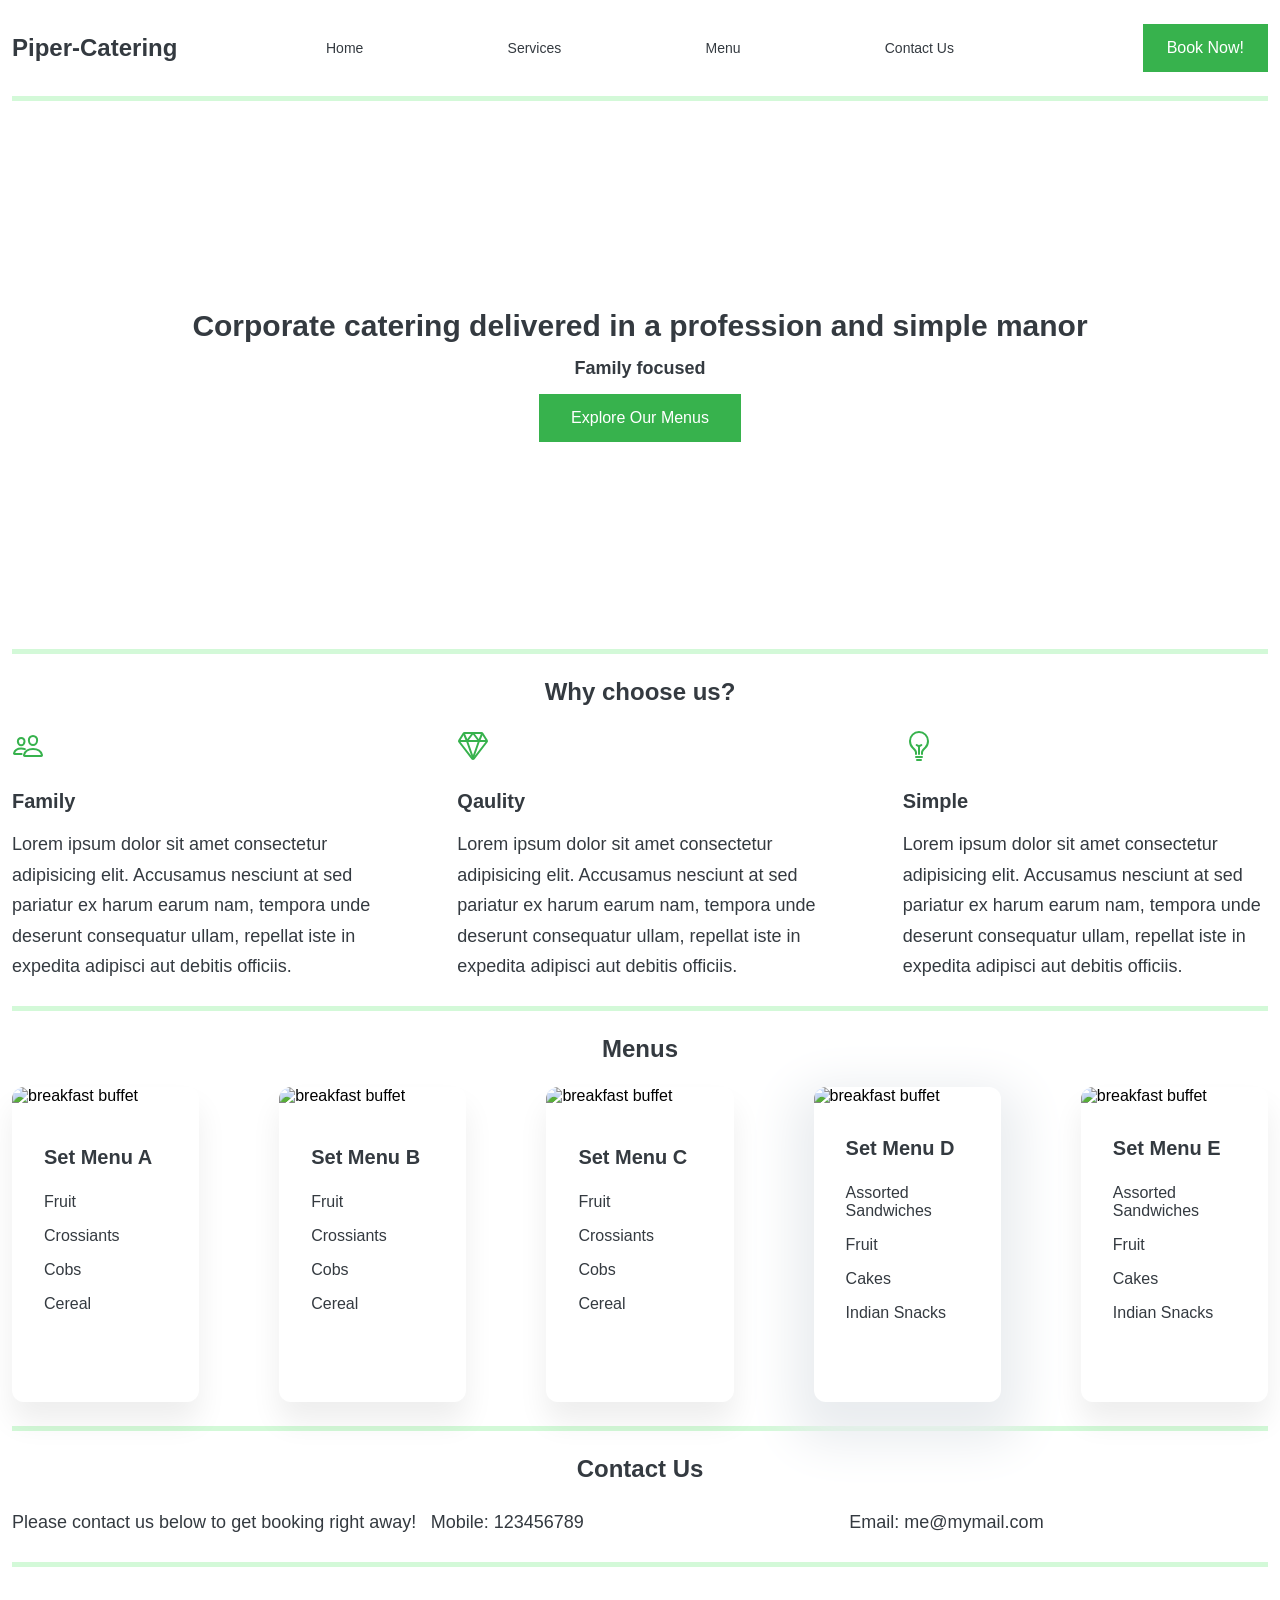
==== index.html @ a261c423 "update buttons" ====
<!DOCTYPE html>
<html lang="en">
  <head>
    <meta charset="UTF-8" />
    <meta http-equiv="X-UA-Compatible" content="IE=edge" />
    <meta name="viewport" content="width=device-width, initial-scale=1.0" />
    <title>Piper-Catering</title>
    <link rel="stylesheet" href="main.css" />
  </head>
  <body>
    <header>
      <div class="container">
        <nav class="navbar">
          <p class="nav-header">Piper-Catering</p>
          <ul class="nav-menu">
            <li class="nav-item">
              <a href="#hero" class="nav-link">Home</a>
            </li>
            <li class="nav-item">
              <a href="#services" class="nav-link">Services</a>
            </li>
            <li class="nav-item">
              <a href="#menu" class="nav-link">Menu</a>
            </li>
            <li class="nav-item">
              <a href="#contactus" class="nav-link">Contact Us</a>
            </li>
          </ul>
          <div class="nav-button-wrapper">
            <button class="nav-button"><a class="nav-button-link" href="#contactus">Book Now!</a></button>
          </div>
          <div class="hamburger">
            <span class="bar"></span>
            <span class="bar"></span>
            <span class="bar"></span>
          </div>
        </nav>
      </div>
    </header>
    <section>
      <div id="hero" class="container">
        <div class="hero-container">
          <h1 class="hero-header">
            Corporate catering delivered in a profession and simple manor
          </h1>
          <h3 class="hero-subheader">Family focused</h3>
          <div class="hero-button-wrapper">
            <button href="#menu" class="hero-button"><a class="hero-button-link" href="#menu">Explore Our Menus</a></button>
          </div>
        </div>
      </div>
    </section>

    <section>
      <div id="services" class="container">
        <h2 class="services-header">Why choose us?</h2>
        <div class="services-container">
          <div class="services-info">
            <svg
              xmlns="http://www.w3.org/2000/svg"
              class="services-icon"
              viewBox="0 0 512 512"
            >
              <title>People</title>
              <path
                d="M402 168c-2.93 40.67-33.1 72-66 72s-63.12-31.32-66-72c-3-42.31 26.37-72 66-72s69 30.46 66 72z"
                fill="none"
                stroke-linecap="round"
                stroke-linejoin="round"
                stroke-width="32"
              />
              <path
                d="M336 304c-65.17 0-127.84 32.37-143.54 95.41-2.08 8.34 3.15 16.59 11.72 16.59h263.65c8.57 0 13.77-8.25 11.72-16.59C463.85 335.36 401.18 304 336 304z"
                fill="none"
                stroke-miterlimit="10"
                stroke-width="32"
              />
              <path
                d="M200 185.94c-2.34 32.48-26.72 58.06-53 58.06s-50.7-25.57-53-58.06C91.61 152.15 115.34 128 147 128s55.39 24.77 53 57.94z"
                fill="none"
                stroke-linecap="round"
                stroke-linejoin="round"
                stroke-width="32"
              />
              <path
                d="M206 306c-18.05-8.27-37.93-11.45-59-11.45-52 0-102.1 25.85-114.65 76.2-1.65 6.66 2.53 13.25 9.37 13.25H154"
                fill="none"
                stroke-linecap="round"
                stroke-miterlimit="10"
                stroke-width="32"
              />
            </svg>
            <p class="services-title"><strong>Family</strong></p>
            <p class="services-text">
              Lorem ipsum dolor sit amet consectetur adipisicing elit. Accusamus
              nesciunt at sed pariatur ex harum earum nam, tempora unde deserunt
              consequatur ullam, repellat iste in expedita adipisci aut debitis
              officiis.
            </p>
          </div>
          <div class="services-info">
            <svg
              xmlns="http://www.w3.org/2000/svg"
              class="services-icon"
              viewBox="0 0 512 512"
            >
              <title>Diamond</title>
              <path
                d="M35.42 188.21l207.75 269.46a16.17 16.17 0 0025.66 0l207.75-269.46a16.52 16.52 0 00.95-18.75L407.06 55.71A16.22 16.22 0 00393.27 48H118.73a16.22 16.22 0 00-13.79 7.71L34.47 169.46a16.52 16.52 0 00.95 18.75zM48 176h416"
                fill="none"
                stroke-linecap="round"
                stroke-linejoin="round"
                stroke-width="32"
              />
              <path
                fill="none"
                stroke-linecap="round"
                stroke-linejoin="round"
                stroke-width="32"
                d="M400 64l-48 112-96-128M112 64l48 112 96-128M256 448l-96-272M256 448l96-272"
              />
            </svg>
            <p class="services-title"><strong>Qaulity</strong></p>
            <p class="services-text">
              Lorem ipsum dolor sit amet consectetur adipisicing elit. Accusamus
              nesciunt at sed pariatur ex harum earum nam, tempora unde deserunt
              consequatur ullam, repellat iste in expedita adipisci aut debitis
              officiis.
            </p>
          </div>
          <div class="services-info">
            <svg
              xmlns="http://www.w3.org/2000/svg"
              class="services-icon"
              viewBox="0 0 512 512"
            >
              <title>Bulb</title>
              <path
                d="M304 384v-24c0-29 31.54-56.43 52-76 28.84-27.57 44-64.61 44-108 0-80-63.73-144-144-144a143.6 143.6 0 00-144 144c0 41.84 15.81 81.39 44 108 20.35 19.21 52 46.7 52 76v24M224 480h64M208 432h96M256 384V256"
                fill="none"
                stroke-linecap="round"
                stroke-linejoin="round"
                stroke-width="32"
              />
              <path
                d="M294 240s-21.51 16-38 16-38-16-38-16"
                fill="none"
                stroke-linecap="round"
                stroke-linejoin="round"
                stroke-width="32"
              />
            </svg>
            <p class="services-title"><strong>Simple</strong></p>
            <p class="services-text">
              Lorem ipsum dolor sit amet consectetur adipisicing elit. Accusamus
              nesciunt at sed pariatur ex harum earum nam, tempora unde deserunt
              consequatur ullam, repellat iste in expedita adipisci aut debitis
              officiis.
            </p>
          </div>
        </div>
      </div>
    </section>
    <section>
      <div id="menu" class="container">
        <h2 class="menu-header">Menus</h2>
        <div class="menu-container">
          <figure class="menu-option">
            <img src="content/breakfast-buffet.jpg" alt="breakfast buffet" />
            <div class="menu-option-box">
              <h3 class="menu-option-title">Set Menu A</h3>
              <ul class="menu-option-details">
                <li><span>Fruit</span></li>
                <li><span>Crossiants</span></li>
                <li><span>Cobs</span></li>
                <li><span>Cereal</span></li>
              </ul>
            </div>
          </figure>
          <figure class="menu-option">
            <img src="content/breakfast-buffet.jpg" alt="breakfast buffet" />
            <div class="menu-option-box">
              <h3 class="menu-option-title">Set Menu B</h3>
              <ul class="menu-option-details">
                <li><span>Fruit</span></li>
                <li><span>Crossiants</span></li>
                <li><span>Cobs</span></li>
                <li><span>Cereal</span></li>
              </ul>
            </div>
          </figure>
          <figure class="menu-option">
            <img src="content/breakfast-buffet.jpg" alt="breakfast buffet" />
            <div class="menu-option-box">
              <h3 class="menu-option-title">Set Menu C</h3>
              <ul class="menu-option-details">
                <li><span>Fruit</span></li>
                <li><span>Crossiants</span></li>
                <li><span>Cobs</span></li>
                <li><span>Cereal</span></li>
              </ul>
            </div>
          </figure>
          <figure class="menu-option highlighted">
            <img src="content/breakfast-buffet.jpg" alt="breakfast buffet" />
            <div class="menu-option-box">
              <h3 class="menu-option-title">Set Menu D</h3>
              <ul class="menu-option-details">
                <li><span>Assorted Sandwiches</span></li>
                <li><span>Fruit</span></li>
                <li><span>Cakes</span></li>
                <li><span>Indian Snacks</span></li>
              </ul>
            </div>
          </figure>
          <figure class="menu-option">
            <img src="content/breakfast-buffet.jpg" alt="breakfast buffet" />
            <div class="menu-option-box">
              <h3 class="menu-option-title">Set Menu E</h3>
              <ul class="menu-option-details">
                <li><span>Assorted Sandwiches</span></li>
                <li><span>Fruit</span></li>
                <li><span>Cakes</span></li>
                <li><span>Indian Snacks</span></li>
              </ul>
            </div>
          </figure>
        </div>
      </div>
    </section>
    <section>
      <div id="contactus" class="container">
        <h2 class="contact-header">Contact Us</h2>
        <div class="contact-container">
          <span class="contact-text"
            >Please contact us below to get booking right away!</span
          >
          <span class="contact-text">Mobile: 123456789</span>
          <span class="contact-text">Email: me@mymail.com</span>
        </div>
      </div>
    </section>
    <footer>
      <div class="container">
        <span class="footer-copyright"
          >© Piper-Catering 2022. Web Design by White Canary Development</span
        >
      </div>
    </footer>
    <script src="scripts/menu.js"></script>
  </body>
</html>
---- main.css ----
/*
SPACING SYSTEM (px)
2 / 4 / 8 / 12 / 16 / 24 / 32 / 48 / 64 / 80 / 96 / 128

FONT SIZE SYSTEM (px)
10 / 12 / 14 / 16 / 18 / 20 / 24 / 30 / 36 / 44 / 52 / 62 / 74 / 86 / 98
*/

/* https://land-book.com/websites/33803-expert-it-webflow-html-website-template */

/* MAIN COLOUR: #37b24d */
/* SECOND COLOUR: #d3f9d8 */
/* GREY COLOUR: #343a40 */

* {
  margin: 0;
  padding: 0;
  font-family: sans-serif;
}

/* GENERAL */

.container {
  padding-top: 24px;
  padding-right: 12px;
  padding-left: 12px;
}

/* NAV */

.navbar {
  display: flex;
  justify-content: space-between;
  align-items: center;
  padding-bottom: 24px;
  border-bottom: 5px solid #d3f9d8;
}

.nav-header {
  flex: 1;
  color: #343a40;
  font-weight: bold;
  font-size: 24px;
}

.nav-button-wrapper {
  display: flex;
  flex: 1;
  justify-content: flex-end;
}

.nav-menu {
  flex: 2;
  display: flex;
  justify-content: space-between;
}

.hamburger {
  display: none;
}

.bar {
  display: block;
  width: 25px;
  height: 3px;
  margin: 5px auto;
  -webkit-transition: all 0.3s ease-in-out;
  transition: all 0.3s ease-in-out;
  background-color: #101010;
}

.nav-item {
  list-style: none;
}

.nav-link {
  text-decoration: none;
  font-size: 14px;
  color: #343a40;
}

.nav-link:hover {
  color: #482ff7;
}

.nav-button {
  background-color: #37b24d; /* Green */
  border: none;
  color: white;
  padding: 15px 24px;
  text-align: center;
  text-decoration: none;
  display: inline-block;
  font-size: 16px;
}

.nav-button-link {
  border: none;
  color: white;
  text-align: center;
  text-decoration: none;
  display: inline-block;
  font-size: 16px;
}

@media only screen and (max-width: 768px) {
  .nav-button {
    display: none !important;
  }
  .nav-button-link {
    display: none !important;
  }

  .nav-header {
    flex: 2;
  }

  .nav-menu {
    position: fixed;
    left: -100%;
    top: 5rem;
    flex-direction: column;
    background-color: #fff;
    width: 100%;
    border-radius: 10px;
    text-align: center;
    transition: 0.3s;
    box-shadow: 0 10px 27px rgba(0, 0, 0, 0.05);
  }

  .nav-menu.active {
    left: 0;
  }

  .nav-item {
    margin: 2.5rem 0;
  }

  .hamburger {
    display: block;
    cursor: pointer;
  }
}

.hamburger.active .bar:nth-child(2) {
  opacity: 0;
}

.hamburger.active .bar:nth-child(1) {
  transform: translateY(8px) rotate(45deg);
}

.hamburger.active .bar:nth-child(3) {
  transform: translateY(-8px) rotate(-45deg);
}

/* Hero */

.hero-container {
  display: grid;
  row-gap: 15px;
  justify-content: center;
  align-content: center;
  height: 500px;
  padding-bottom: 24px;
  border-bottom: 5px solid #d3f9d8;
}

.hero-button-wrapper {
  display: flex;
  justify-content: center;
}

.hero-button {
  background-color: #37b24d; /* Green */
  border: none;
  color: white;
  padding: 15px 32px;
  text-align: center;
  text-decoration: none;
  display: inline-block;
  font-size: 16px;
}

.hero-button-link {
  border: none;
  color: white;
  text-align: center;
  text-decoration: none;
  display: inline-block;
  font-size: 16px;
}

.hero-header {
  color: #343a40;
  display: flex;
  justify-content: center;
  font-size: 30px;
  text-align: center;
}

.hero-subheader {
  color: #343a40;
  display: flex;
  justify-content: center;
  font-size: 18px;
  text-align: center;
}

/* Services */

.services-container {
  display: grid;
  grid-template-columns: repeat(3, 1fr);
  column-gap: 80px;
  border-bottom: 5px solid #d3f9d8;
  padding-bottom: 24px;
}

.services-header {
  color: #343a40;
  font-size: 24px;
  padding-bottom: 24px;
  text-align: center;
}

.services-title {
  color: #343a40;
  margin-bottom: 16px;
  font-size: 20px;
}

.services-text {
  color: #343a40;
  font-size: 18px;
  line-height: 1.7;
}

.services-icon {
  stroke: #37b24d;
  width: 32px;
  height: 32px;
  margin-bottom: 24px;
}

@media only screen and (max-width: 768px) {
  .services-container {
    display: inline-block;
    border-bottom: 5px solid #d3f9d8;
    padding-bottom: 24px;
  }

  .services-header {
    text-align: left;
  }

  .services-info {
    padding-bottom: 24px;
  }
  .services-info:last-child {
    padding-bottom: 0;
  }
}

/* Menu */
.menu-header {
  color: #343a40;
  font-size: 24px;
  padding-bottom: 24px;
  text-align: center;
}

.menu-container {
  display: grid;
  grid-template-columns: repeat(5, 1fr);
  column-gap: 80px;
  border-bottom: 5px solid #d3f9d8;
  padding-bottom: 24px;
}

.menu-option {
  display: grid;
  border-radius: 12px;
  box-shadow: 0 20px 30px 0 rgba(0, 0, 0, 0.07);
}

.highlighted {
  border-radius: 12px;
  box-shadow: 0 20px 50px 20px #e9ecef;
}

.menu-option img {
  width: 100%;
  border-radius: 12px;
  border-bottom-left-radius: 0;
  border-bottom-right-radius: 0;
}

.menu-option-box {
  padding: 32px;
}

.menu-option-title {
  margin-bottom: 24px;
  font-size: 20px;
  color: #343a40;
}

.menu-option-details {
  list-style: none;
  margin-bottom: 48px;
}

.menu-option-details li {
  display: flex;
  align-items: center;
  gap: 12px;
  margin-bottom: 16px;
  color: #343a40;
}

.menu-option-details li:last-child {
  margin-bottom: 0;
}

@media only screen and (max-width: 768px) {
  .menu-container {
    display: inline-block;
    border-bottom: 5px solid #d3f9d8;
    padding-bottom: 24px;
  }

  .menu-header {
    text-align: left;
  }

  .menu-option {
    margin-bottom: 24px;
  }
}

/* Contact Us */

.contact-container {
  display: grid;
  grid-template-columns: repeat(3, 1fr);
  border-bottom: 5px solid #d3f9d8;
  padding-bottom: 24px;
  justify-content: center;
  align-content: center;
}

.contact-header {
  color: #343a40;
  font-size: 24px;
  padding-bottom: 24px;
  text-align: center;
}

.contact-text {
  color: #343a40;
  font-size: 18px;
  line-height: 1.7;
}

@media only screen and (max-width: 768px) {
  .contact-header {
    text-align: left;
  }
}

/* Footer */

.footer-copyright {
  color: #343a40;
  display: flex;
  justify-content: center;
  font-size: 12px;
  padding: 12px;
}
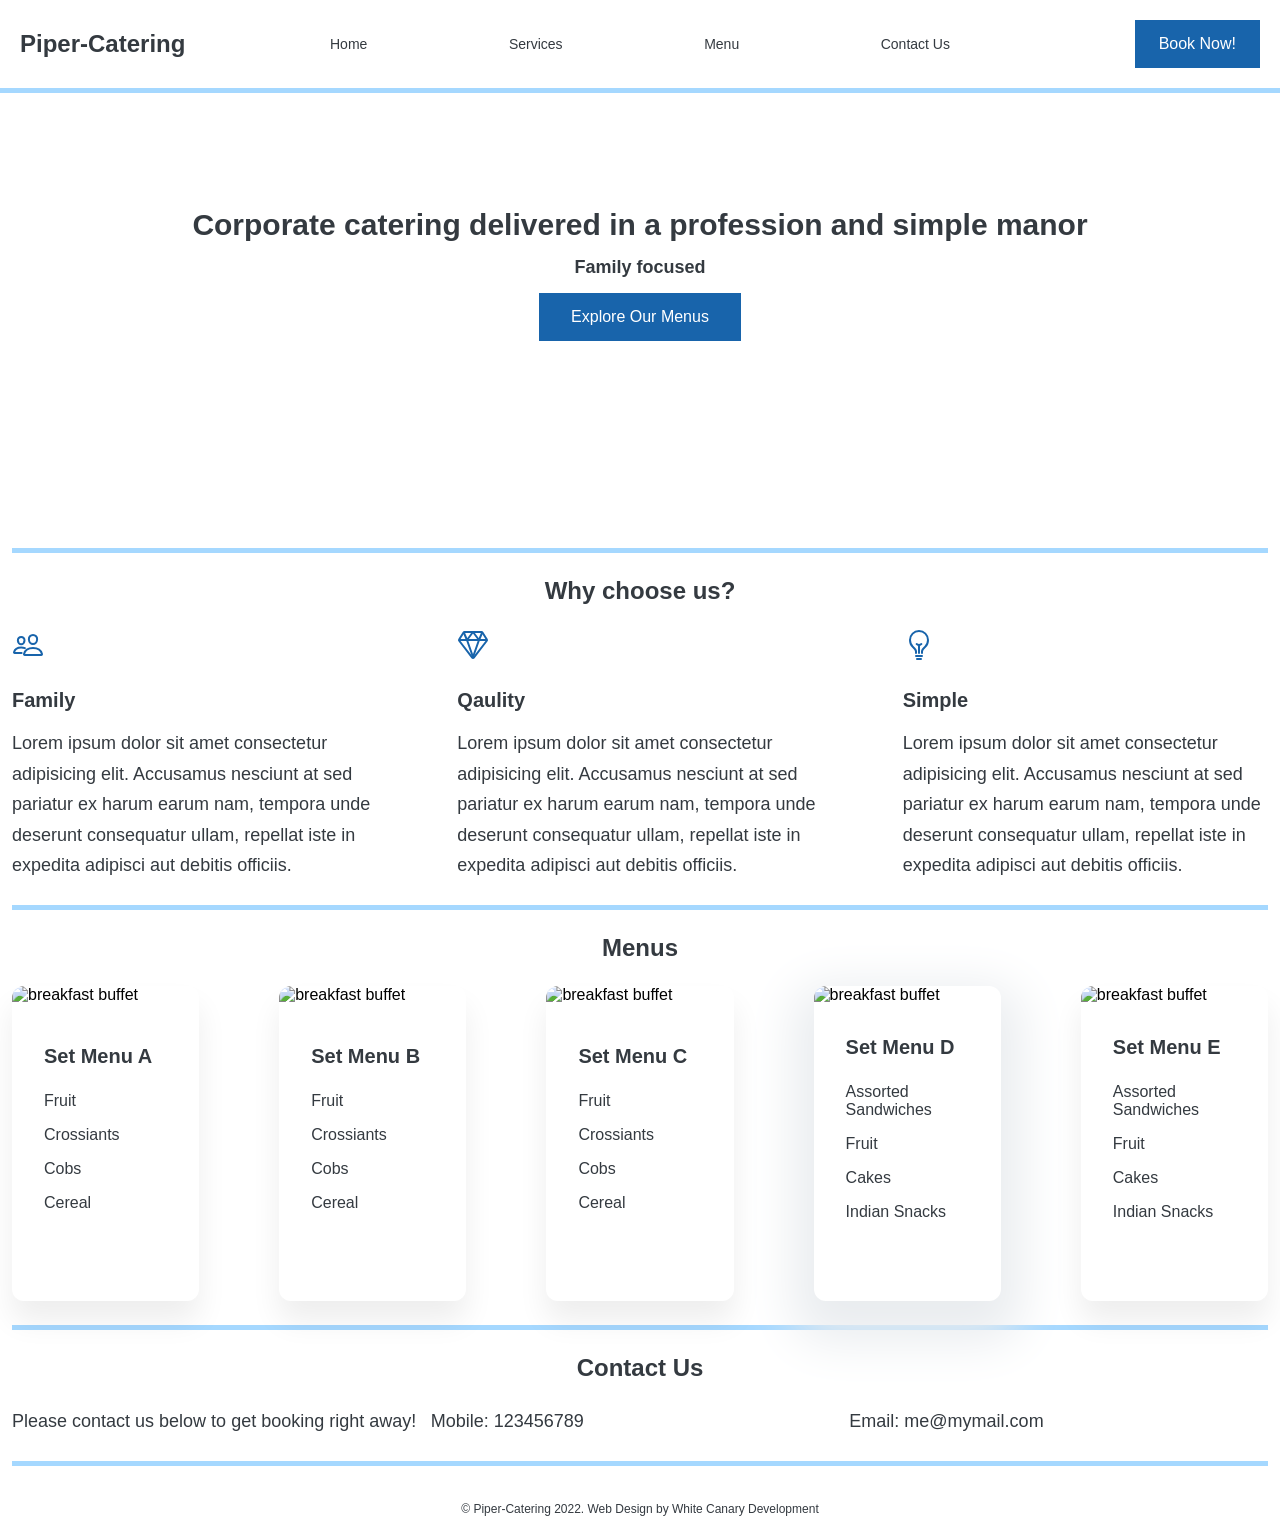
==== commit de52f38c: "addin sticky header" ====
--- a/index.html
+++ b/index.html
@@ -9,8 +9,8 @@
   </head>
   <body>
     <header>
-      <div class="container">
-        <nav class="navbar">
+      <div class="nav-sticky-wrapper">
+        <nav class="nav">
           <p class="nav-header">Piper-Catering</p>
           <ul class="nav-menu">
             <li class="nav-item">
--- a/main.css
+++ b/main.css
@@ -8,8 +8,8 @@
 
 /* https://land-book.com/websites/33803-expert-it-webflow-html-website-template */
 
-/* MAIN COLOUR: #37b24d */
-/* SECOND COLOUR: #d3f9d8 */
+/* MAIN COLOUR: #1864ab */
+/* SECOND COLOUR: #a5d8ff */
 /* GREY COLOUR: #343a40 */
 
 * {
@@ -28,12 +28,22 @@
 
 /* NAV */
 
-.navbar {
+.nav-sticky-wrapper { 
+  position: fixed;
+  top: 0;
+  left: 0;
+  margin: auto;
+  width: 100%;
+}
+
+.nav {
   display: flex;
   justify-content: space-between;
   align-items: center;
   padding-bottom: 24px;
-  border-bottom: 5px solid #d3f9d8;
+  border-bottom: 5px solid #a5d8ff;
+  background: white;
+  padding: 20px;
 }
 
 .nav-header {
@@ -84,7 +94,7 @@
 }
 
 .nav-button {
-  background-color: #37b24d; /* Green */
+  background-color: #1864ab; /* Green */
   border: none;
   color: white;
   padding: 15px 24px;
@@ -163,7 +173,7 @@
   align-content: center;
   height: 500px;
   padding-bottom: 24px;
-  border-bottom: 5px solid #d3f9d8;
+  border-bottom: 5px solid #a5d8ff;
 }
 
 .hero-button-wrapper {
@@ -172,7 +182,7 @@
 }
 
 .hero-button {
-  background-color: #37b24d; /* Green */
+  background-color: #1864ab; /* Green */
   border: none;
   color: white;
   padding: 15px 32px;
@@ -213,7 +223,7 @@
   display: grid;
   grid-template-columns: repeat(3, 1fr);
   column-gap: 80px;
-  border-bottom: 5px solid #d3f9d8;
+  border-bottom: 5px solid #a5d8ff;
   padding-bottom: 24px;
 }
 
@@ -237,7 +247,7 @@
 }
 
 .services-icon {
-  stroke: #37b24d;
+  stroke: #1864ab;
   width: 32px;
   height: 32px;
   margin-bottom: 24px;
@@ -246,7 +256,7 @@
 @media only screen and (max-width: 768px) {
   .services-container {
     display: inline-block;
-    border-bottom: 5px solid #d3f9d8;
+    border-bottom: 5px solid #a5d8ff;
     padding-bottom: 24px;
   }
 
@@ -274,7 +284,7 @@
   display: grid;
   grid-template-columns: repeat(5, 1fr);
   column-gap: 80px;
-  border-bottom: 5px solid #d3f9d8;
+  border-bottom: 5px solid #a5d8ff;
   padding-bottom: 24px;
 }
 
@@ -326,7 +336,7 @@
 @media only screen and (max-width: 768px) {
   .menu-container {
     display: inline-block;
-    border-bottom: 5px solid #d3f9d8;
+    border-bottom: 5px solid #a5d8ff;
     padding-bottom: 24px;
   }
 
@@ -344,7 +354,7 @@
 .contact-container {
   display: grid;
   grid-template-columns: repeat(3, 1fr);
-  border-bottom: 5px solid #d3f9d8;
+  border-bottom: 5px solid #a5d8ff;
   padding-bottom: 24px;
   justify-content: center;
   align-content: center;
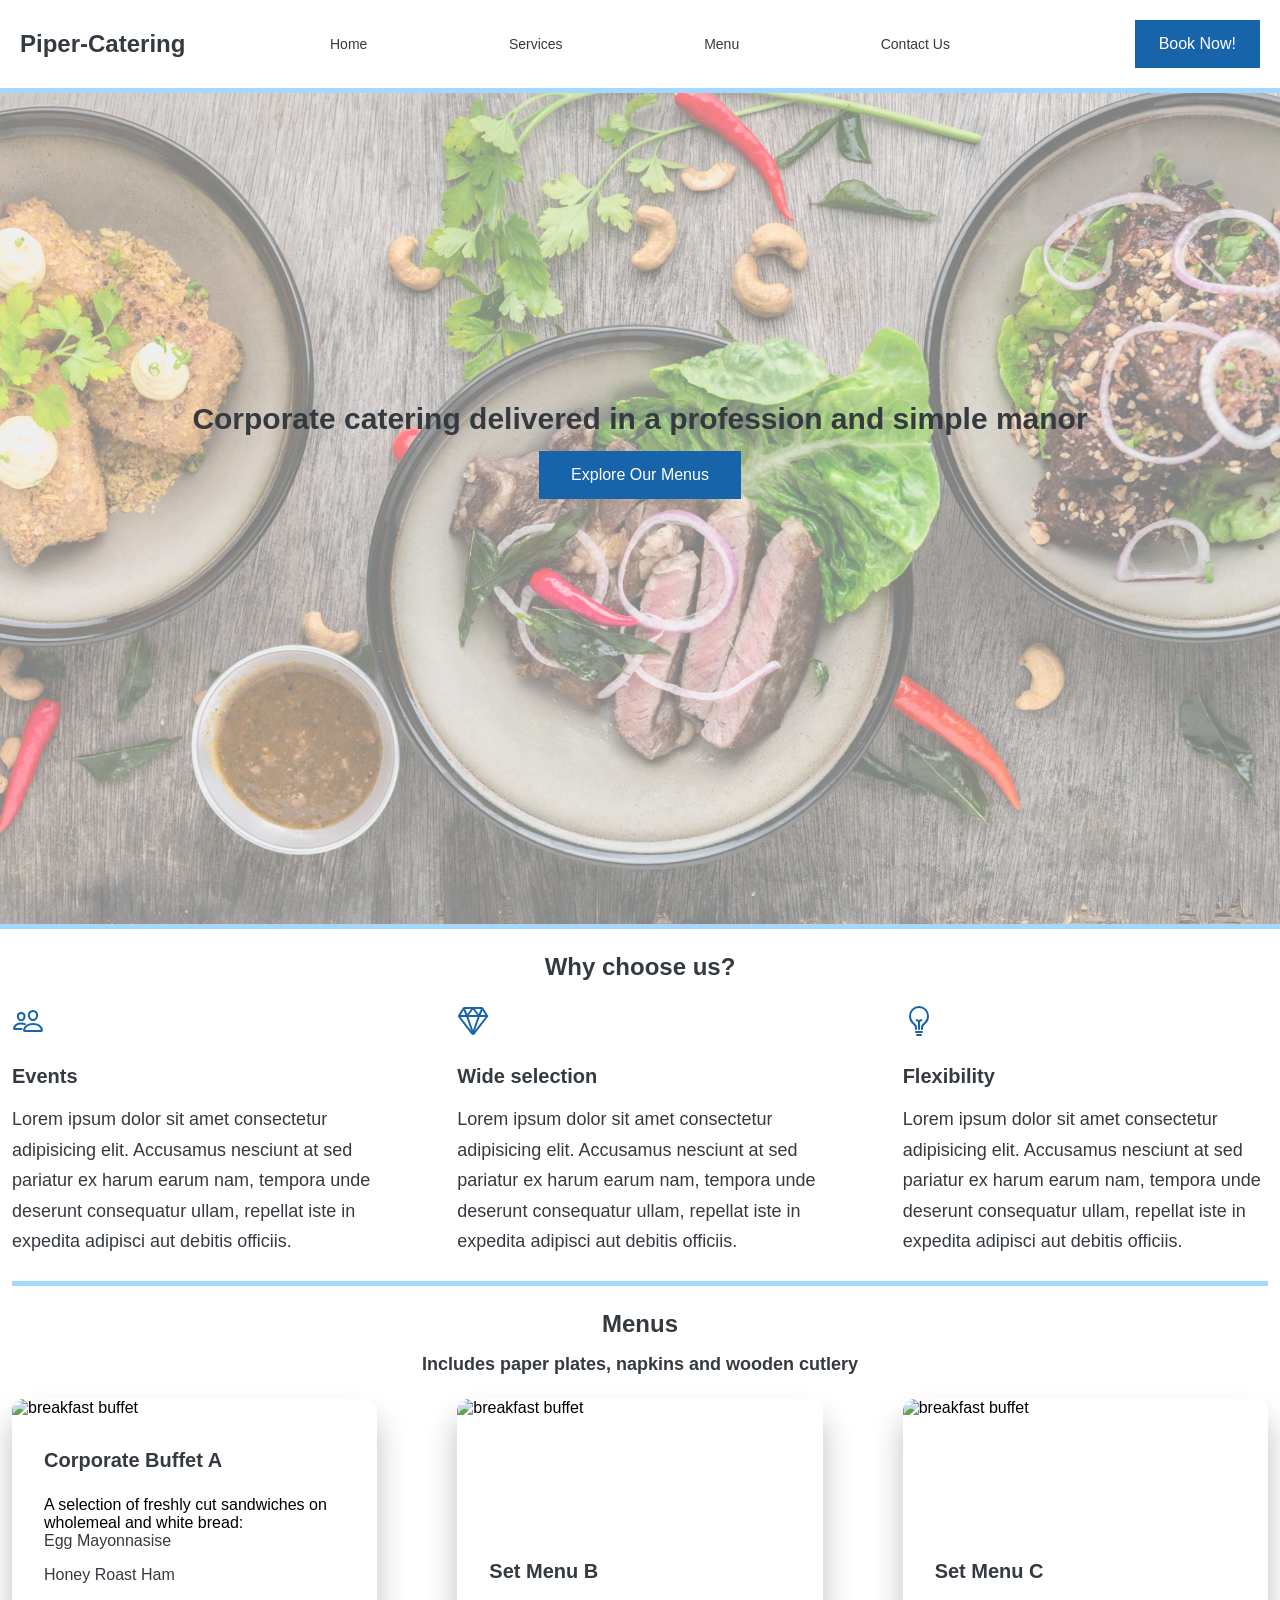
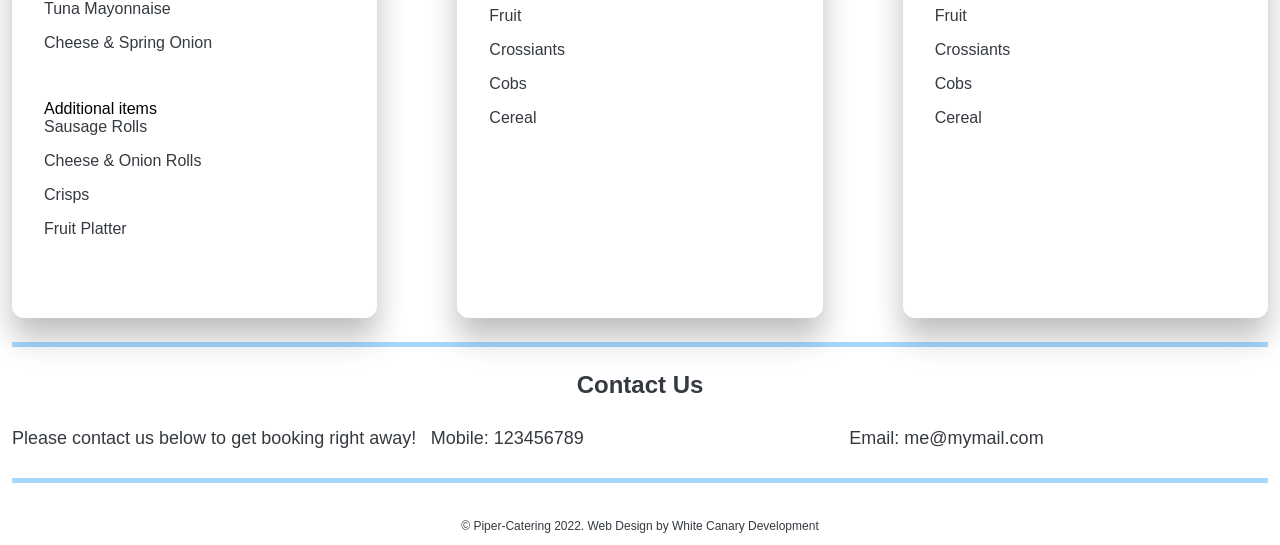
==== commit 7c5268c9: "Background image, css tidy up and content updates" ====
--- a/index.html
+++ b/index.html
@@ -38,12 +38,11 @@
       </div>
     </header>
     <section>
-      <div id="hero" class="container">
+      <div id="hero">
         <div class="hero-container">
           <h1 class="hero-header">
             Corporate catering delivered in a profession and simple manor
           </h1>
-          <h3 class="hero-subheader">Family focused</h3>
           <div class="hero-button-wrapper">
             <button href="#menu" class="hero-button"><a class="hero-button-link" href="#menu">Explore Our Menus</a></button>
           </div>
@@ -90,7 +89,7 @@
                 stroke-width="32"
               />
             </svg>
-            <p class="services-title"><strong>Family</strong></p>
+            <p class="services-title"><strong>Events</strong></p>
             <p class="services-text">
               Lorem ipsum dolor sit amet consectetur adipisicing elit. Accusamus
               nesciunt at sed pariatur ex harum earum nam, tempora unde deserunt
@@ -120,7 +119,7 @@
                 d="M400 64l-48 112-96-128M112 64l48 112 96-128M256 448l-96-272M256 448l96-272"
               />
             </svg>
-            <p class="services-title"><strong>Qaulity</strong></p>
+            <p class="services-title"><strong>Wide selection</strong></p>
             <p class="services-text">
               Lorem ipsum dolor sit amet consectetur adipisicing elit. Accusamus
               nesciunt at sed pariatur ex harum earum nam, tempora unde deserunt
@@ -150,7 +149,7 @@
                 stroke-width="32"
               />
             </svg>
-            <p class="services-title"><strong>Simple</strong></p>
+            <p class="services-title"><strong>Flexibility</strong></p>
             <p class="services-text">
               Lorem ipsum dolor sit amet consectetur adipisicing elit. Accusamus
               nesciunt at sed pariatur ex harum earum nam, tempora unde deserunt
@@ -164,16 +163,25 @@
     <section>
       <div id="menu" class="container">
         <h2 class="menu-header">Menus</h2>
+        <h3 class="menu-subheader">Includes paper plates, napkins and wooden cutlery</h3>
         <div class="menu-container">
           <figure class="menu-option">
             <img src="content/breakfast-buffet.jpg" alt="breakfast buffet" />
             <div class="menu-option-box">
-              <h3 class="menu-option-title">Set Menu A</h3>
-              <ul class="menu-option-details">
-                <li><span>Fruit</span></li>
-                <li><span>Crossiants</span></li>
-                <li><span>Cobs</span></li>
-                <li><span>Cereal</span></li>
+              <h3 class="menu-option-title">Corporate Buffet A</h3>
+              <p>A selection of freshly cut sandwiches on wholemeal and white bread:</p>
+              <ul class="menu-option-details">
+                <li><span>Egg Mayonnasise</span></li>
+                <li><span>Honey Roast Ham</span></li>
+                <li><span>Tuna Mayonnaise</span></li>
+                <li><span>Cheese & Spring Onion</span></li>
+              </ul>
+              <p>Additional items</p>
+              <ul class="menu-option-details">
+                <li><span>Sausage Rolls</span></li>
+                <li><span>Cheese & Onion Rolls</span></li>
+                <li><span>Crisps</span></li>
+                <li><span>Fruit Platter</span></li>
               </ul>
             </div>
           </figure>
@@ -198,30 +206,6 @@
                 <li><span>Crossiants</span></li>
                 <li><span>Cobs</span></li>
                 <li><span>Cereal</span></li>
-              </ul>
-            </div>
-          </figure>
-          <figure class="menu-option highlighted">
-            <img src="content/breakfast-buffet.jpg" alt="breakfast buffet" />
-            <div class="menu-option-box">
-              <h3 class="menu-option-title">Set Menu D</h3>
-              <ul class="menu-option-details">
-                <li><span>Assorted Sandwiches</span></li>
-                <li><span>Fruit</span></li>
-                <li><span>Cakes</span></li>
-                <li><span>Indian Snacks</span></li>
-              </ul>
-            </div>
-          </figure>
-          <figure class="menu-option">
-            <img src="content/breakfast-buffet.jpg" alt="breakfast buffet" />
-            <div class="menu-option-box">
-              <h3 class="menu-option-title">Set Menu E</h3>
-              <ul class="menu-option-details">
-                <li><span>Assorted Sandwiches</span></li>
-                <li><span>Fruit</span></li>
-                <li><span>Cakes</span></li>
-                <li><span>Indian Snacks</span></li>
               </ul>
             </div>
           </figure>
--- a/main.css
+++ b/main.css
@@ -167,11 +167,19 @@
 /* Hero */
 
 .hero-container {
+  background-image: linear-gradient(rgba(255, 255, 255, 0.5), rgba(255, 255, 255, 0.5)), url("content/generic-food.jpg");
+
+  /* Position and center the image to scale nicely on all screens */
+  background-position: center;
+  background-repeat: no-repeat;
+  background-size: cover;
+
   display: grid;
   row-gap: 15px;
   justify-content: center;
   align-content: center;
-  height: 500px;
+  width: 100vw;
+  height: 100vh;
   padding-bottom: 24px;
   border-bottom: 5px solid #a5d8ff;
 }
@@ -256,14 +264,11 @@
 @media only screen and (max-width: 768px) {
   .services-container {
     display: inline-block;
+    text-align: center;
     border-bottom: 5px solid #a5d8ff;
     padding-bottom: 24px;
   }
 
-  .services-header {
-    text-align: left;
-  }
-
   .services-info {
     padding-bottom: 24px;
   }
@@ -276,13 +281,20 @@
 .menu-header {
   color: #343a40;
   font-size: 24px;
+  padding-bottom: 16px;
+  text-align: center;
+}
+
+.menu-subheader{
+  color: #343a40;
+  font-size: 18px;
   padding-bottom: 24px;
   text-align: center;
 }
 
 .menu-container {
   display: grid;
-  grid-template-columns: repeat(5, 1fr);
+  grid-template-columns: repeat(3, 1fr);
   column-gap: 80px;
   border-bottom: 5px solid #a5d8ff;
   padding-bottom: 24px;
@@ -291,7 +303,7 @@
 .menu-option {
   display: grid;
   border-radius: 12px;
-  box-shadow: 0 20px 30px 0 rgba(0, 0, 0, 0.07);
+  box-shadow: 0 20px 30px 0 rgba(0, 0, 0, 0.25);
 }
 
 .highlighted {
@@ -340,10 +352,6 @@
     padding-bottom: 24px;
   }
 
-  .menu-header {
-    text-align: left;
-  }
-
   .menu-option {
     margin-bottom: 24px;
   }
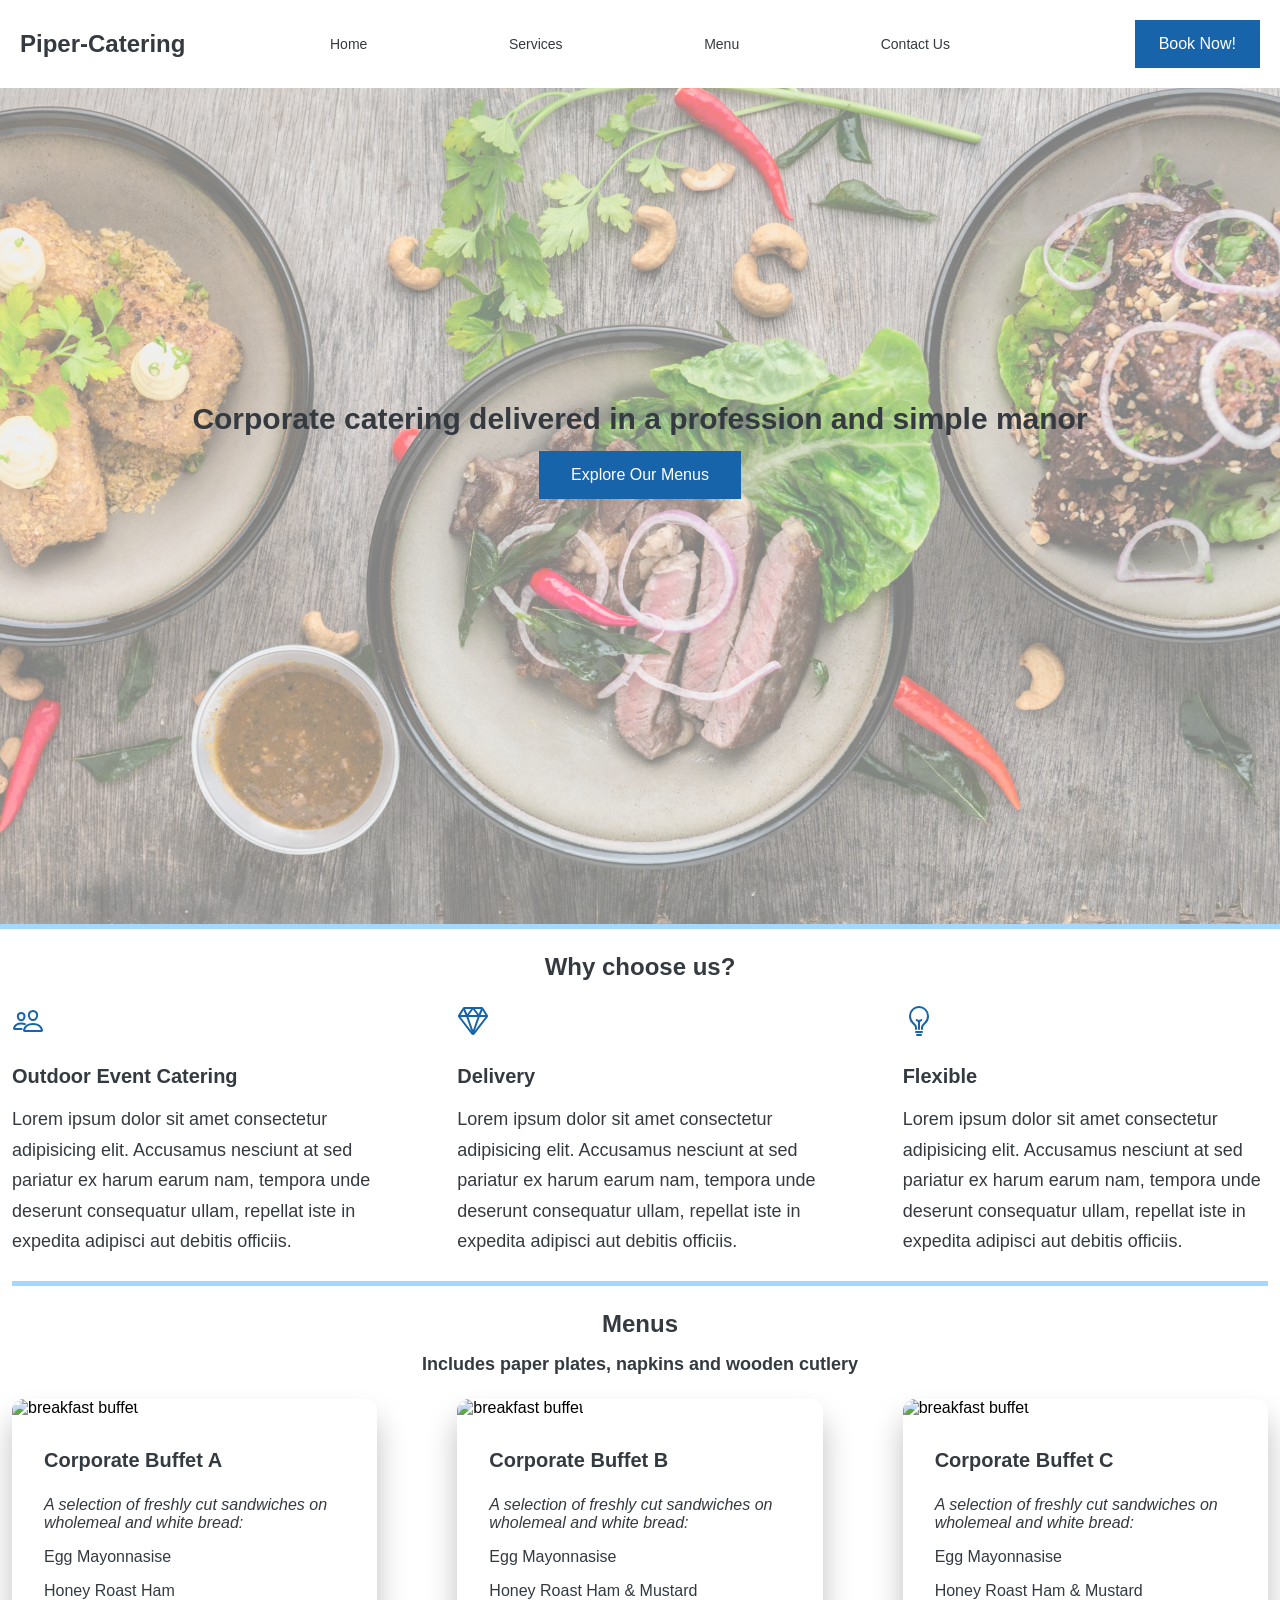
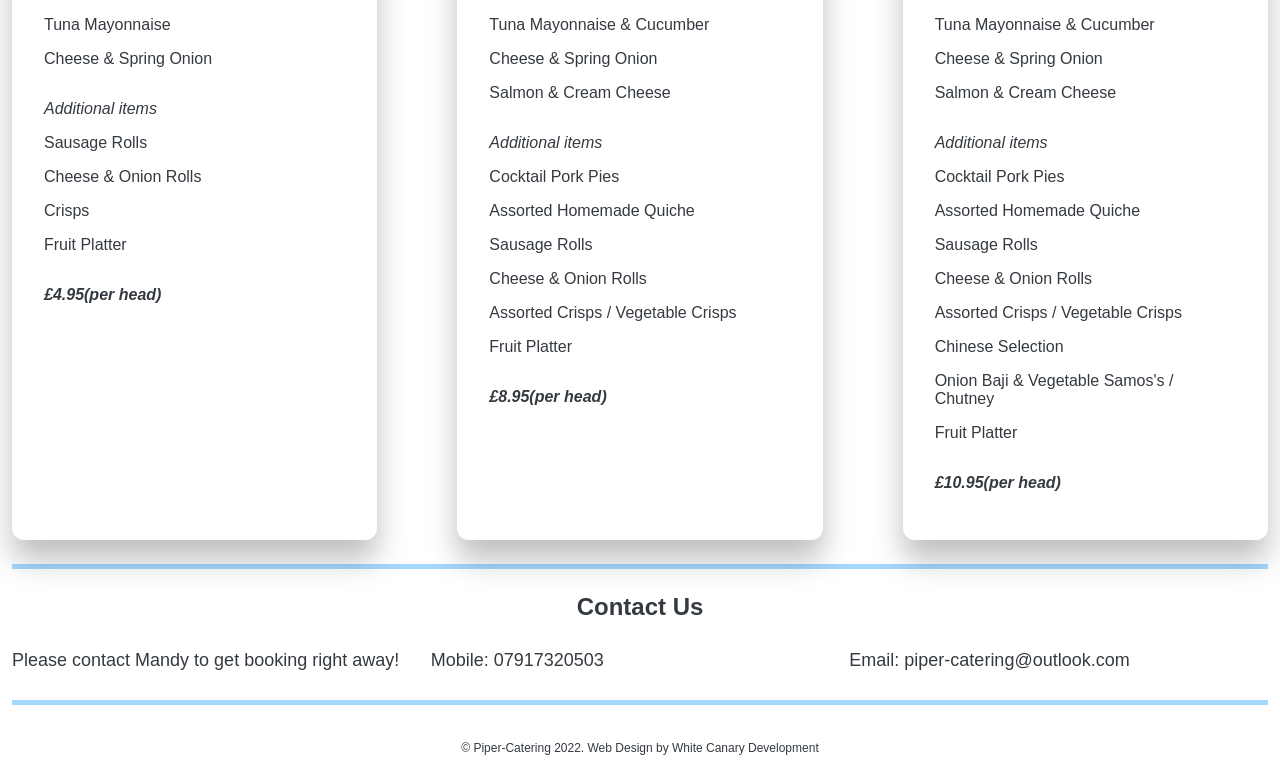
==== commit 7fb2cdf7: "menu updates and nav bar border remove" ====
--- a/index.html
+++ b/index.html
@@ -89,7 +89,7 @@
                 stroke-width="32"
               />
             </svg>
-            <p class="services-title"><strong>Events</strong></p>
+            <p class="services-title"><strong>Outdoor Event Catering</strong></p>
             <p class="services-text">
               Lorem ipsum dolor sit amet consectetur adipisicing elit. Accusamus
               nesciunt at sed pariatur ex harum earum nam, tempora unde deserunt
@@ -119,7 +119,7 @@
                 d="M400 64l-48 112-96-128M112 64l48 112 96-128M256 448l-96-272M256 448l96-272"
               />
             </svg>
-            <p class="services-title"><strong>Wide selection</strong></p>
+            <p class="services-title"><strong>Delivery</strong></p>
             <p class="services-text">
               Lorem ipsum dolor sit amet consectetur adipisicing elit. Accusamus
               nesciunt at sed pariatur ex harum earum nam, tempora unde deserunt
@@ -149,7 +149,7 @@
                 stroke-width="32"
               />
             </svg>
-            <p class="services-title"><strong>Flexibility</strong></p>
+            <p class="services-title"><strong>Flexible</strong></p>
             <p class="services-text">
               Lorem ipsum dolor sit amet consectetur adipisicing elit. Accusamus
               nesciunt at sed pariatur ex harum earum nam, tempora unde deserunt
@@ -169,44 +169,71 @@
             <img src="content/breakfast-buffet.jpg" alt="breakfast buffet" />
             <div class="menu-option-box">
               <h3 class="menu-option-title">Corporate Buffet A</h3>
-              <p>A selection of freshly cut sandwiches on wholemeal and white bread:</p>
+              <p class="menu-option-details-text">A selection of freshly cut sandwiches on wholemeal and white bread:</p>
               <ul class="menu-option-details">
                 <li><span>Egg Mayonnasise</span></li>
                 <li><span>Honey Roast Ham</span></li>
                 <li><span>Tuna Mayonnaise</span></li>
                 <li><span>Cheese & Spring Onion</span></li>
               </ul>
-              <p>Additional items</p>
+              <p class="menu-option-details-text">Additional items</p>
               <ul class="menu-option-details">
                 <li><span>Sausage Rolls</span></li>
                 <li><span>Cheese & Onion Rolls</span></li>
                 <li><span>Crisps</span></li>
                 <li><span>Fruit Platter</span></li>
               </ul>
+              <p class="menu-option-details-price">£4.95(per head)</p>
             </div>
           </figure>
           <figure class="menu-option">
             <img src="content/breakfast-buffet.jpg" alt="breakfast buffet" />
             <div class="menu-option-box">
-              <h3 class="menu-option-title">Set Menu B</h3>
-              <ul class="menu-option-details">
-                <li><span>Fruit</span></li>
-                <li><span>Crossiants</span></li>
-                <li><span>Cobs</span></li>
-                <li><span>Cereal</span></li>
-              </ul>
+              <h3 class="menu-option-title">Corporate Buffet B</h3>
+              <p class="menu-option-details-text">A selection of freshly cut sandwiches on wholemeal and white bread:</p>
+              <ul class="menu-option-details">
+                <li><span>Egg Mayonnasise</span></li>
+                <li><span>Honey Roast Ham & Mustard</span></li>
+                <li><span>Tuna Mayonnaise & Cucumber</span></li>
+                <li><span>Cheese & Spring Onion</span></li>
+                <li><span>Salmon & Cream Cheese</span></li>
+              </ul>
+              <p class="menu-option-details-text">Additional items</p>
+              <ul class="menu-option-details">
+                <li><span>Cocktail Pork Pies</span></li>
+                <li><span>Assorted Homemade Quiche</span></li>
+                <li><span>Sausage Rolls</span></li>
+                <li><span>Cheese & Onion Rolls</span></li>
+                <li><span>Assorted Crisps / Vegetable Crisps</span></li>
+                <li><span>Fruit Platter</span></li>
+              </ul>
+              <p class="menu-option-details-price">£8.95(per head)</p>
             </div>
           </figure>
           <figure class="menu-option">
             <img src="content/breakfast-buffet.jpg" alt="breakfast buffet" />
             <div class="menu-option-box">
-              <h3 class="menu-option-title">Set Menu C</h3>
-              <ul class="menu-option-details">
-                <li><span>Fruit</span></li>
-                <li><span>Crossiants</span></li>
-                <li><span>Cobs</span></li>
-                <li><span>Cereal</span></li>
-              </ul>
+              <h3 class="menu-option-title">Corporate Buffet C</h3>
+              <p class="menu-option-details-text">A selection of freshly cut sandwiches on wholemeal and white bread:</p>
+              <ul class="menu-option-details">
+                <li><span>Egg Mayonnasise</span></li>
+                <li><span>Honey Roast Ham & Mustard</span></li>
+                <li><span>Tuna Mayonnaise & Cucumber</span></li>
+                <li><span>Cheese & Spring Onion</span></li>
+                <li><span>Salmon & Cream Cheese</span></li>
+              </ul>
+              <p class="menu-option-details-text">Additional items</p>
+              <ul class="menu-option-details">
+                <li><span>Cocktail Pork Pies</span></li>
+                <li><span>Assorted Homemade Quiche</span></li>
+                <li><span>Sausage Rolls</span></li>
+                <li><span>Cheese & Onion Rolls</span></li>
+                <li><span>Assorted Crisps / Vegetable Crisps</span></li>
+                <li><span>Chinese Selection</span></li>
+                <li><span>Onion Baji & Vegetable Samos's / Chutney</span></li>
+                <li><span>Fruit Platter</span></li>
+              </ul>
+              <p class="menu-option-details-price">£10.95(per head)</p>
             </div>
           </figure>
         </div>
@@ -217,10 +244,10 @@
         <h2 class="contact-header">Contact Us</h2>
         <div class="contact-container">
           <span class="contact-text"
-            >Please contact us below to get booking right away!</span
+            >Please contact Mandy to get booking right away!</span
           >
-          <span class="contact-text">Mobile: 123456789</span>
-          <span class="contact-text">Email: me@mymail.com</span>
+          <span class="contact-text">Mobile: 07917320503</span>
+          <span class="contact-text">Email: piper-catering@outlook.com</span>
         </div>
       </div>
     </section>
--- a/main.css
+++ b/main.css
@@ -41,7 +41,6 @@
   justify-content: space-between;
   align-items: center;
   padding-bottom: 24px;
-  border-bottom: 5px solid #a5d8ff;
   background: white;
   padding: 20px;
 }
@@ -301,7 +300,6 @@
 }
 
 .menu-option {
-  display: grid;
   border-radius: 12px;
   box-shadow: 0 20px 30px 0 rgba(0, 0, 0, 0.25);
 }
@@ -330,13 +328,26 @@
 
 .menu-option-details {
   list-style: none;
+  margin-bottom: 32px;
+}
+
+.menu-option-details:last-child {
   margin-bottom: 48px;
 }
 
 .menu-option-details li {
-  display: flex;
-  align-items: center;
-  gap: 12px;
+  margin-bottom: 16px;
+  color: #343a40;
+}
+
+.menu-option-details-text {
+  font-style: italic;
+  margin-bottom: 16px;
+  color: #343a40;
+}
+.menu-option-details-price {
+  font-style: italic;
+  font-weight: bold;
   margin-bottom: 16px;
   color: #343a40;
 }
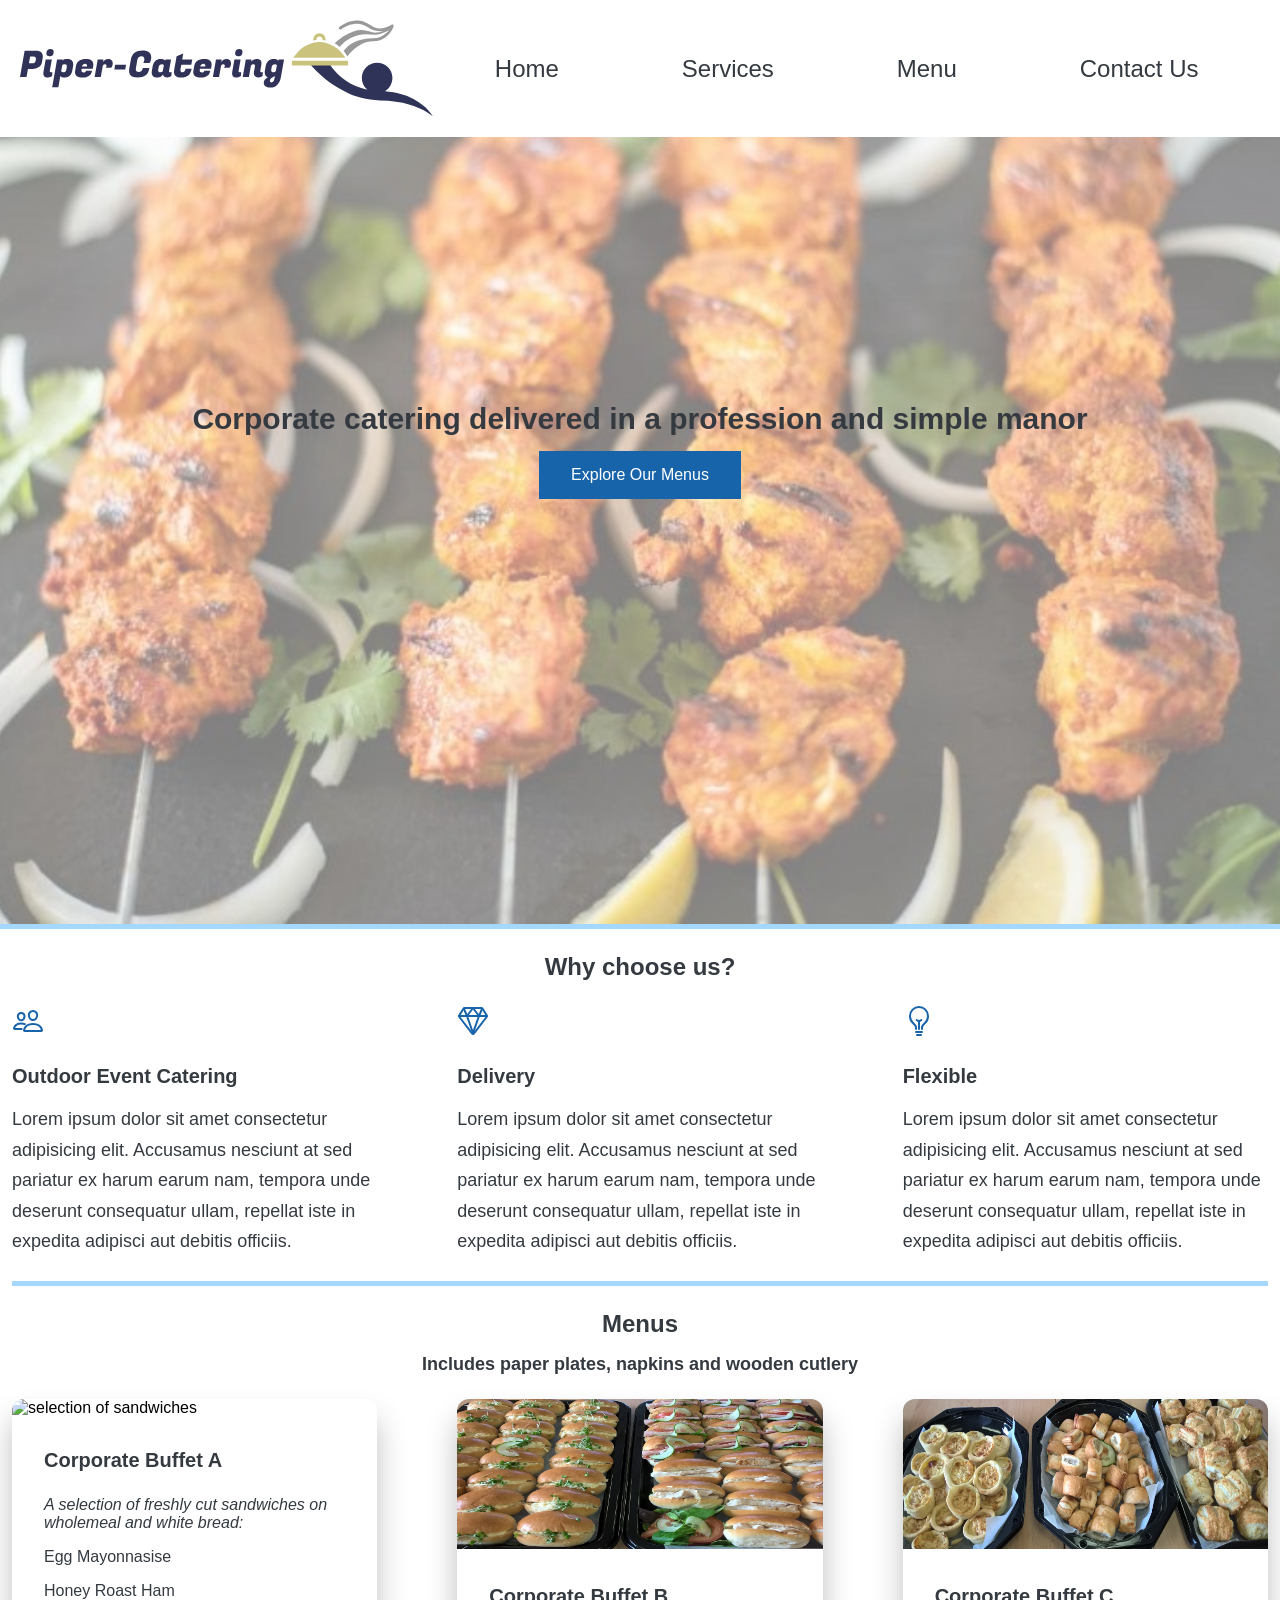
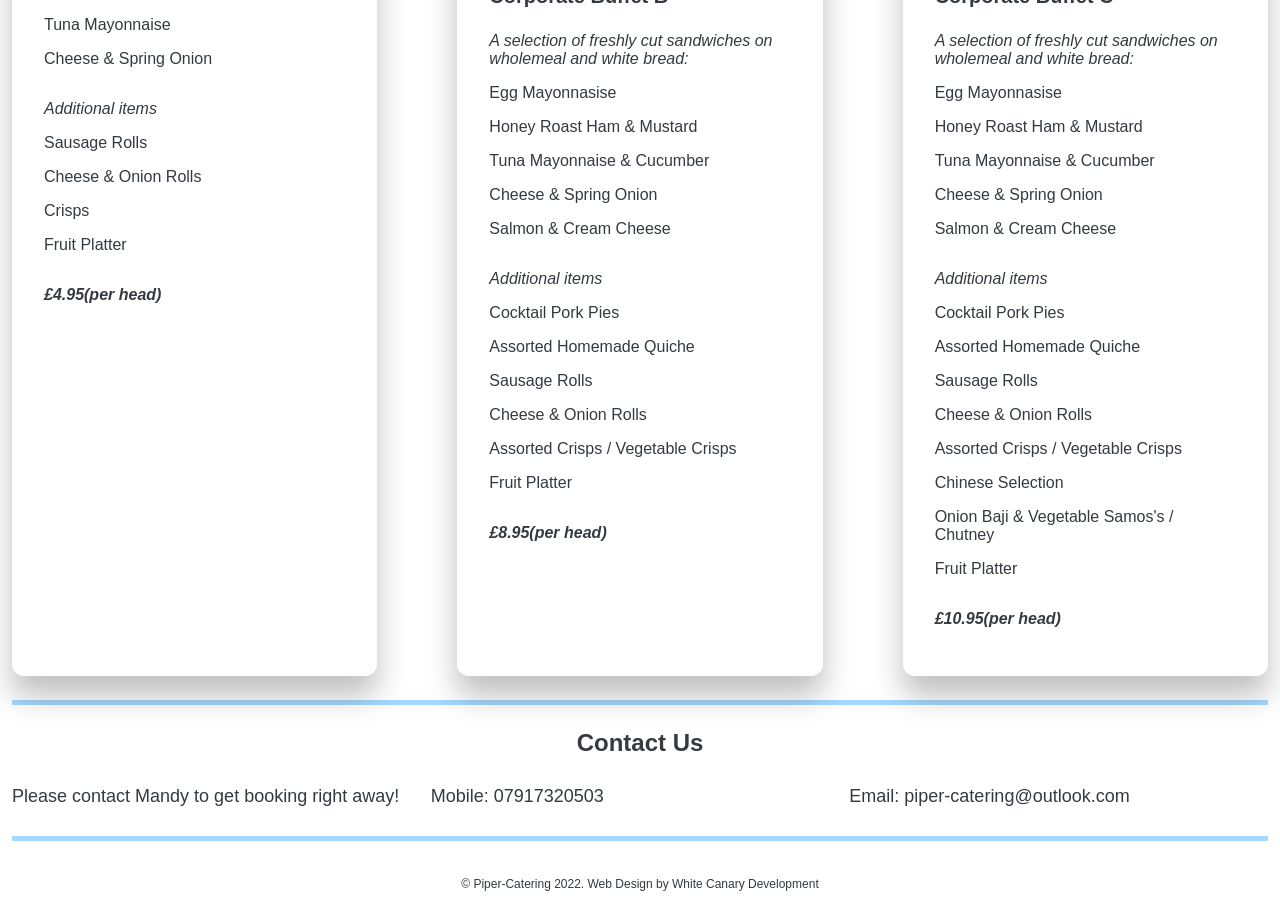
==== commit 3a368d9c: "add actual images, logo and favicon" ====
--- a/index.html
+++ b/index.html
@@ -5,13 +5,15 @@
     <meta http-equiv="X-UA-Compatible" content="IE=edge" />
     <meta name="viewport" content="width=device-width, initial-scale=1.0" />
     <title>Piper-Catering</title>
+    <link rel="icon" type="image/x-icon" href="/content/FaviconLogo.jpg">
     <link rel="stylesheet" href="main.css" />
   </head>
   <body>
     <header>
       <div class="nav-sticky-wrapper">
         <nav class="nav">
-          <p class="nav-header">Piper-Catering</p>
+          <img class="nav-logo" src="content/SVGLogo.svg" alt="selection of sandwiches" />
+          <!-- <p class="nav-header">Piper-Catering</p> -->
           <ul class="nav-menu">
             <li class="nav-item">
               <a href="#hero" class="nav-link">Home</a>
@@ -26,9 +28,6 @@
               <a href="#contactus" class="nav-link">Contact Us</a>
             </li>
           </ul>
-          <div class="nav-button-wrapper">
-            <button class="nav-button"><a class="nav-button-link" href="#contactus">Book Now!</a></button>
-          </div>
           <div class="hamburger">
             <span class="bar"></span>
             <span class="bar"></span>
@@ -166,7 +165,7 @@
         <h3 class="menu-subheader">Includes paper plates, napkins and wooden cutlery</h3>
         <div class="menu-container">
           <figure class="menu-option">
-            <img src="content/breakfast-buffet.jpg" alt="breakfast buffet" />
+            <img src="content/Buffet1.jpg" alt="selection of sandwiches" />
             <div class="menu-option-box">
               <h3 class="menu-option-title">Corporate Buffet A</h3>
               <p class="menu-option-details-text">A selection of freshly cut sandwiches on wholemeal and white bread:</p>
@@ -187,7 +186,7 @@
             </div>
           </figure>
           <figure class="menu-option">
-            <img src="content/breakfast-buffet.jpg" alt="breakfast buffet" />
+            <img src="content/Buffet2.jpg" alt="selection of cobs" />
             <div class="menu-option-box">
               <h3 class="menu-option-title">Corporate Buffet B</h3>
               <p class="menu-option-details-text">A selection of freshly cut sandwiches on wholemeal and white bread:</p>
@@ -211,7 +210,7 @@
             </div>
           </figure>
           <figure class="menu-option">
-            <img src="content/breakfast-buffet.jpg" alt="breakfast buffet" />
+            <img src="content/Buffet3.jpg" alt="selection of sausage rolls" />
             <div class="menu-option-box">
               <h3 class="menu-option-title">Corporate Buffet C</h3>
               <p class="menu-option-details-text">A selection of freshly cut sandwiches on wholemeal and white bread:</p>
--- a/main.css
+++ b/main.css
@@ -28,7 +28,7 @@
 
 /* NAV */
 
-.nav-sticky-wrapper { 
+.nav-sticky-wrapper {
   position: fixed;
   top: 0;
   left: 0;
@@ -45,6 +45,11 @@
   padding: 20px;
 }
 
+.nav-logo {
+  flex: 1;
+  overflow: hidden;
+}
+
 .nav-header {
   flex: 1;
   color: #343a40;
@@ -61,7 +66,7 @@
 .nav-menu {
   flex: 2;
   display: flex;
-  justify-content: space-between;
+  justify-content: space-around;
 }
 
 .hamburger {
@@ -84,8 +89,9 @@
 
 .nav-link {
   text-decoration: none;
-  font-size: 14px;
-  color: #343a40;
+  font-size: 24px;
+  color: #343a40;
+  font-weight: 500;
 }
 
 .nav-link:hover {
@@ -145,6 +151,10 @@
     margin: 2.5rem 0;
   }
 
+  .nav-link {
+    font-size: 14px;
+  }
+
   .hamburger {
     display: block;
     cursor: pointer;
@@ -166,7 +176,11 @@
 /* Hero */
 
 .hero-container {
-  background-image: linear-gradient(rgba(255, 255, 255, 0.5), rgba(255, 255, 255, 0.5)), url("content/generic-food.jpg");
+  background-image: linear-gradient(
+      rgba(255, 255, 255, 0.5),
+      rgba(255, 255, 255, 0.5)
+    ),
+    url("content/BBQ3.jpg");
 
   /* Position and center the image to scale nicely on all screens */
   background-position: center;
@@ -284,7 +298,7 @@
   text-align: center;
 }
 
-.menu-subheader{
+.menu-subheader {
   color: #343a40;
   font-size: 18px;
   padding-bottom: 24px;
@@ -314,6 +328,7 @@
   border-radius: 12px;
   border-bottom-left-radius: 0;
   border-bottom-right-radius: 0;
+  height: 150px;
 }
 
 .menu-option-box {
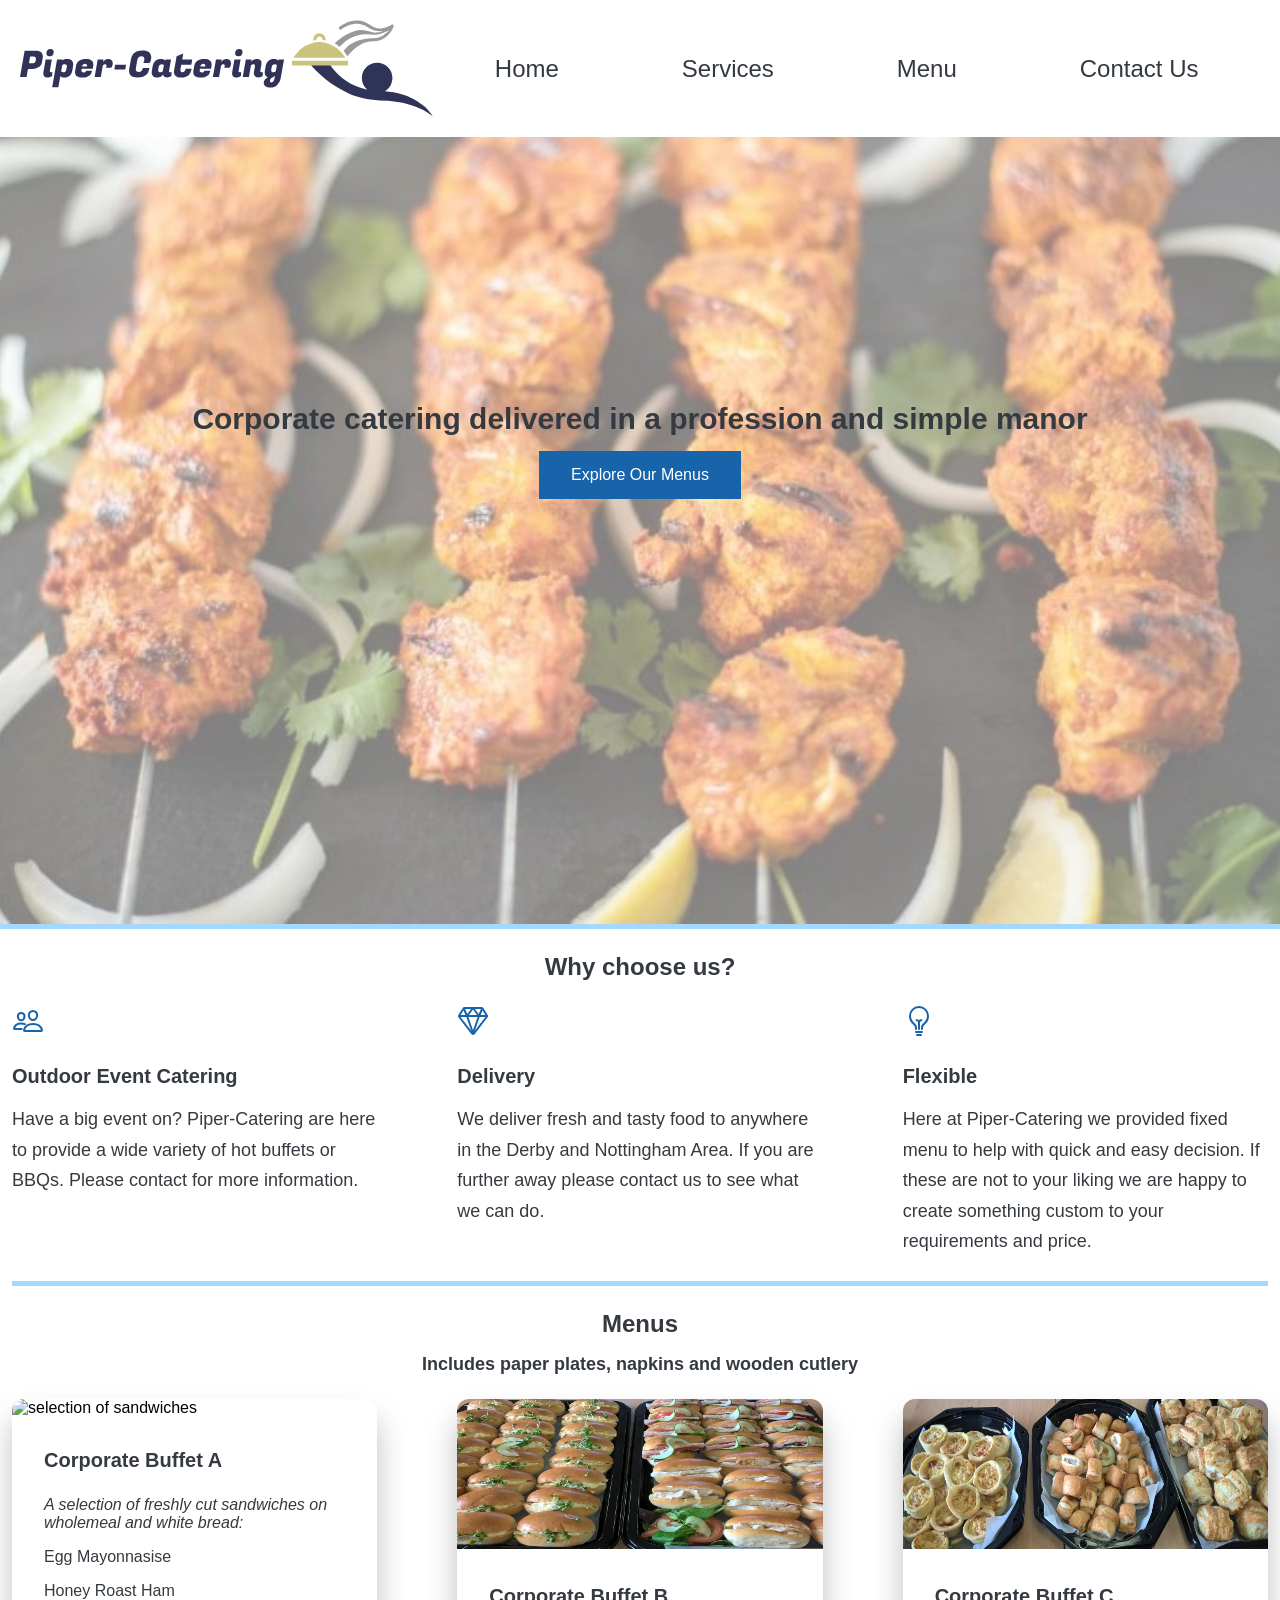
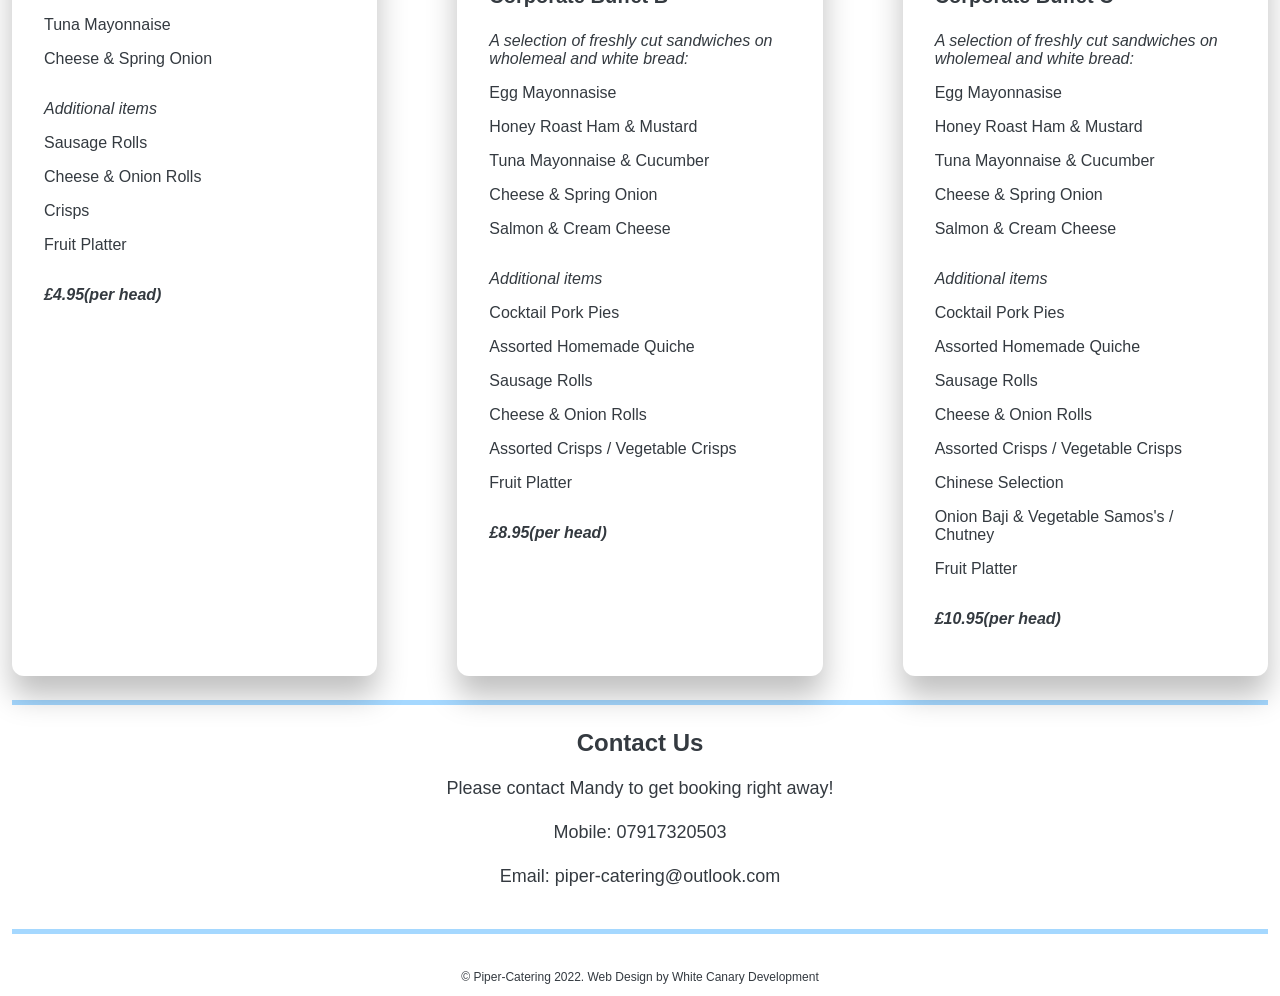
==== commit e8cd193c: "tidy up contact us page" ====
--- a/index.html
+++ b/index.html
@@ -90,10 +90,8 @@
             </svg>
             <p class="services-title"><strong>Outdoor Event Catering</strong></p>
             <p class="services-text">
-              Lorem ipsum dolor sit amet consectetur adipisicing elit. Accusamus
-              nesciunt at sed pariatur ex harum earum nam, tempora unde deserunt
-              consequatur ullam, repellat iste in expedita adipisci aut debitis
-              officiis.
+              Have a big event on? Piper-Catering are here to provide a wide variety of hot buffets
+              or BBQs. Please contact for more information.
             </p>
           </div>
           <div class="services-info">
@@ -120,10 +118,8 @@
             </svg>
             <p class="services-title"><strong>Delivery</strong></p>
             <p class="services-text">
-              Lorem ipsum dolor sit amet consectetur adipisicing elit. Accusamus
-              nesciunt at sed pariatur ex harum earum nam, tempora unde deserunt
-              consequatur ullam, repellat iste in expedita adipisci aut debitis
-              officiis.
+              We deliver fresh and tasty food to anywhere in the Derby and Nottingham Area. If you
+              are further away please contact us to see what we can do. 
             </p>
           </div>
           <div class="services-info">
@@ -150,10 +146,9 @@
             </svg>
             <p class="services-title"><strong>Flexible</strong></p>
             <p class="services-text">
-              Lorem ipsum dolor sit amet consectetur adipisicing elit. Accusamus
-              nesciunt at sed pariatur ex harum earum nam, tempora unde deserunt
-              consequatur ullam, repellat iste in expedita adipisci aut debitis
-              officiis.
+              Here at Piper-Catering we provided fixed menu to help with quick 
+              and easy decision. If these are not to your liking we are happy 
+              to create something custom to your requirements and price. 
             </p>
           </div>
         </div>
@@ -240,11 +235,9 @@
     </section>
     <section>
       <div id="contactus" class="container">
-        <h2 class="contact-header">Contact Us</h2>
         <div class="contact-container">
-          <span class="contact-text"
-            >Please contact Mandy to get booking right away!</span
-          >
+          <h2 class="contact-header">Contact Us</h2>
+          <span class="contact-text">Please contact Mandy to get booking right away!</span>
           <span class="contact-text">Mobile: 07917320503</span>
           <span class="contact-text">Email: piper-catering@outlook.com</span>
         </div>
--- a/main.css
+++ b/main.css
@@ -387,7 +387,7 @@
 
 .contact-container {
   display: grid;
-  grid-template-columns: repeat(3, 1fr);
+  grid-template-rows: repeat(4, 1fr);
   border-bottom: 5px solid #a5d8ff;
   padding-bottom: 24px;
   justify-content: center;
@@ -397,20 +397,16 @@
 .contact-header {
   color: #343a40;
   font-size: 24px;
-  padding-bottom: 24px;
+  padding-bottom: 16px;
   text-align: center;
 }
 
 .contact-text {
+  text-align: center;
   color: #343a40;
   font-size: 18px;
   line-height: 1.7;
-}
-
-@media only screen and (max-width: 768px) {
-  .contact-header {
-    text-align: left;
-  }
+  margin-bottom: 10px;
 }
 
 /* Footer */
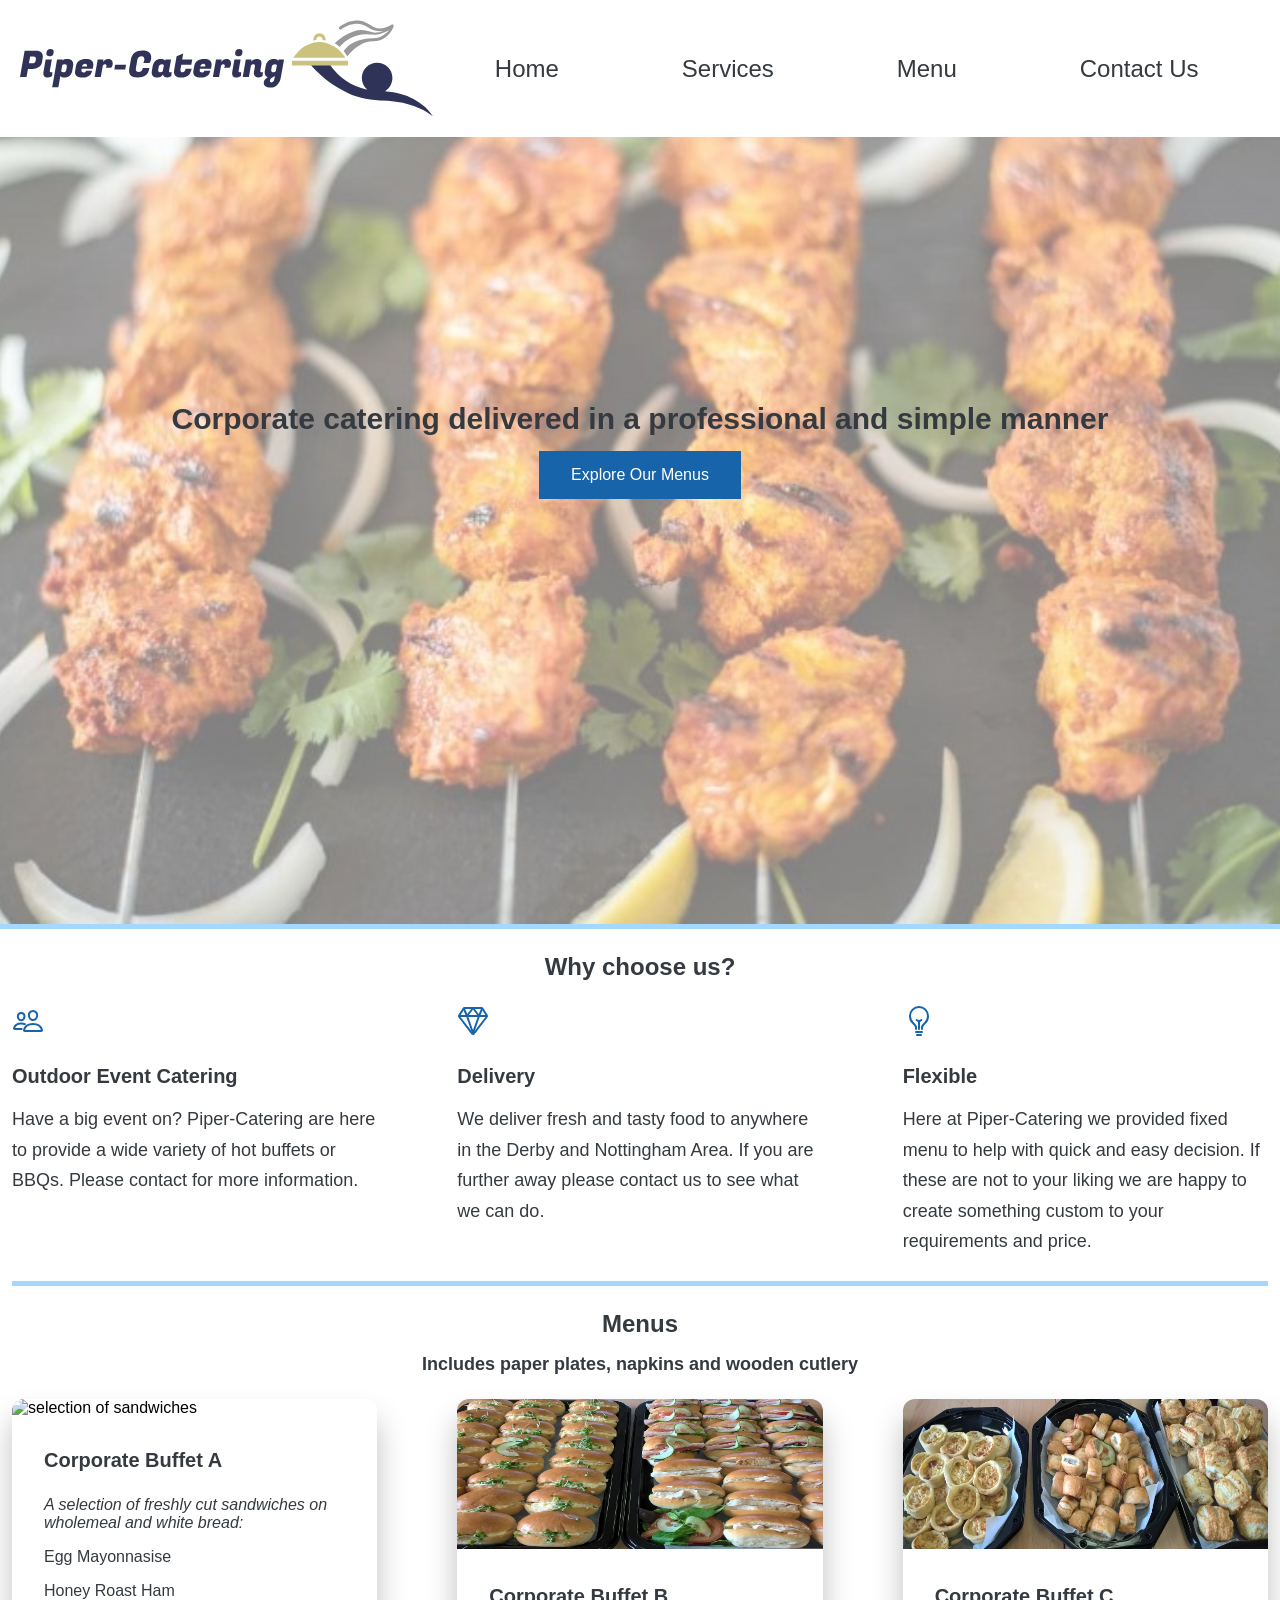
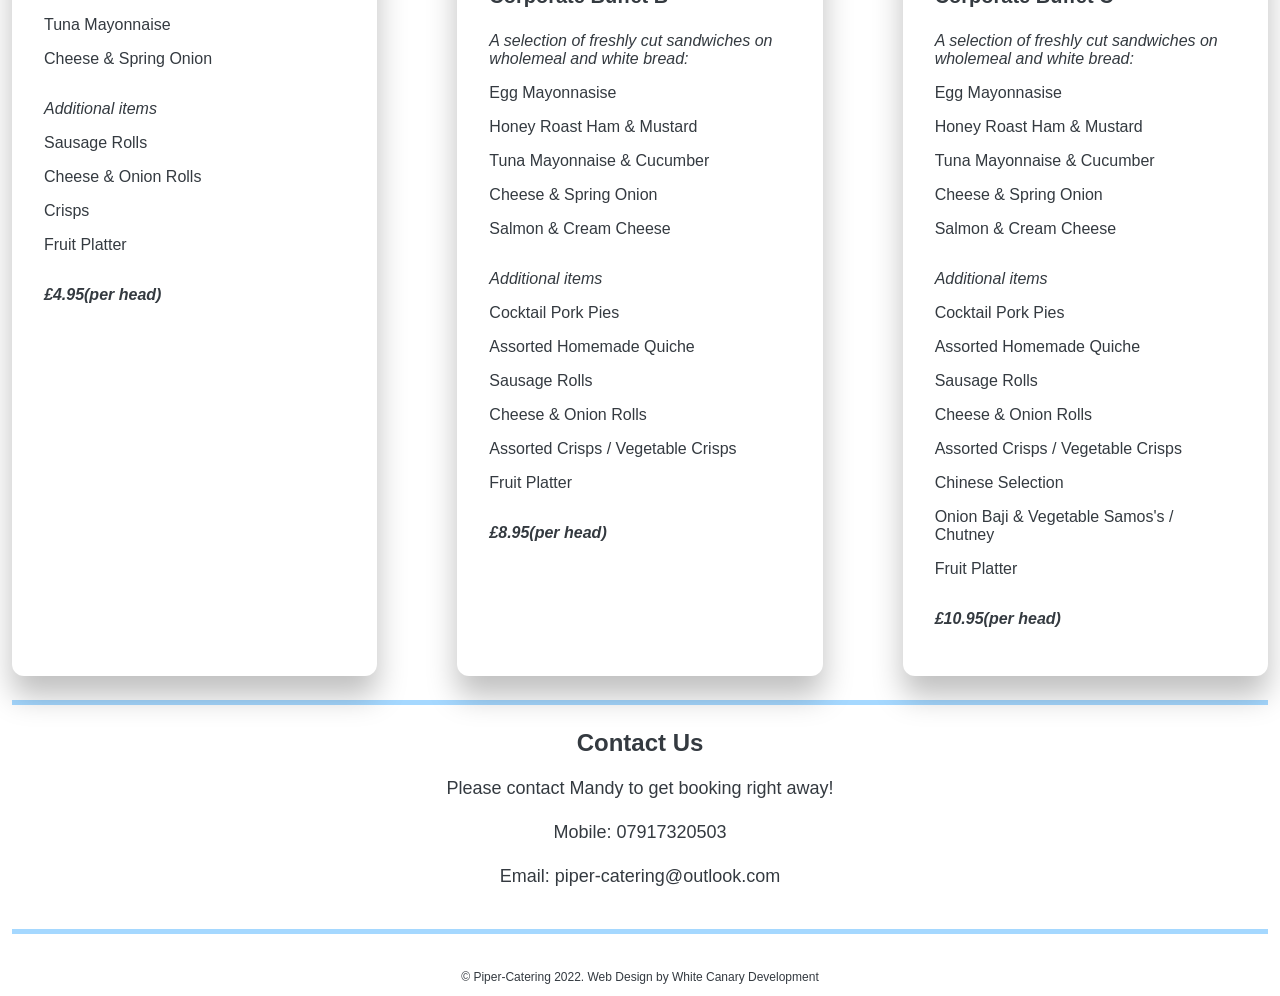
==== commit 81c9a7e8: "fix spelling" ====
--- a/index.html
+++ b/index.html
@@ -5,14 +5,18 @@
     <meta http-equiv="X-UA-Compatible" content="IE=edge" />
     <meta name="viewport" content="width=device-width, initial-scale=1.0" />
     <title>Piper-Catering</title>
-    <link rel="icon" type="image/x-icon" href="/content/FaviconLogo.jpg">
+    <link rel="icon" type="image/x-icon" href="/content/FaviconLogo.jpg" />
     <link rel="stylesheet" href="main.css" />
   </head>
   <body>
     <header>
       <div class="nav-sticky-wrapper">
         <nav class="nav">
-          <img class="nav-logo" src="content/SVGLogo.svg" alt="selection of sandwiches" />
+          <img
+            class="nav-logo"
+            src="content/SVGLogo.svg"
+            alt="selection of sandwiches"
+          />
           <!-- <p class="nav-header">Piper-Catering</p> -->
           <ul class="nav-menu">
             <li class="nav-item">
@@ -40,10 +44,12 @@
       <div id="hero">
         <div class="hero-container">
           <h1 class="hero-header">
-            Corporate catering delivered in a profession and simple manor
+            Corporate catering delivered in a professional and simple manner
           </h1>
           <div class="hero-button-wrapper">
-            <button href="#menu" class="hero-button"><a class="hero-button-link" href="#menu">Explore Our Menus</a></button>
+            <button href="#menu" class="hero-button">
+              <a class="hero-button-link" href="#menu">Explore Our Menus</a>
+            </button>
           </div>
         </div>
       </div>
@@ -88,10 +94,13 @@
                 stroke-width="32"
               />
             </svg>
-            <p class="services-title"><strong>Outdoor Event Catering</strong></p>
+            <p class="services-title">
+              <strong>Outdoor Event Catering</strong>
+            </p>
             <p class="services-text">
-              Have a big event on? Piper-Catering are here to provide a wide variety of hot buffets
-              or BBQs. Please contact for more information.
+              Have a big event on? Piper-Catering are here to provide a wide
+              variety of hot buffets or BBQs. Please contact for more
+              information.
             </p>
           </div>
           <div class="services-info">
@@ -118,8 +127,9 @@
             </svg>
             <p class="services-title"><strong>Delivery</strong></p>
             <p class="services-text">
-              We deliver fresh and tasty food to anywhere in the Derby and Nottingham Area. If you
-              are further away please contact us to see what we can do. 
+              We deliver fresh and tasty food to anywhere in the Derby and
+              Nottingham Area. If you are further away please contact us to see
+              what we can do.
             </p>
           </div>
           <div class="services-info">
@@ -146,9 +156,9 @@
             </svg>
             <p class="services-title"><strong>Flexible</strong></p>
             <p class="services-text">
-              Here at Piper-Catering we provided fixed menu to help with quick 
-              and easy decision. If these are not to your liking we are happy 
-              to create something custom to your requirements and price. 
+              Here at Piper-Catering we provided fixed menu to help with quick
+              and easy decision. If these are not to your liking we are happy to
+              create something custom to your requirements and price.
             </p>
           </div>
         </div>
@@ -157,13 +167,18 @@
     <section>
       <div id="menu" class="container">
         <h2 class="menu-header">Menus</h2>
-        <h3 class="menu-subheader">Includes paper plates, napkins and wooden cutlery</h3>
+        <h3 class="menu-subheader">
+          Includes paper plates, napkins and wooden cutlery
+        </h3>
         <div class="menu-container">
           <figure class="menu-option">
             <img src="content/Buffet1.jpg" alt="selection of sandwiches" />
             <div class="menu-option-box">
               <h3 class="menu-option-title">Corporate Buffet A</h3>
-              <p class="menu-option-details-text">A selection of freshly cut sandwiches on wholemeal and white bread:</p>
+              <p class="menu-option-details-text">
+                A selection of freshly cut sandwiches on wholemeal and white
+                bread:
+              </p>
               <ul class="menu-option-details">
                 <li><span>Egg Mayonnasise</span></li>
                 <li><span>Honey Roast Ham</span></li>
@@ -184,7 +199,10 @@
             <img src="content/Buffet2.jpg" alt="selection of cobs" />
             <div class="menu-option-box">
               <h3 class="menu-option-title">Corporate Buffet B</h3>
-              <p class="menu-option-details-text">A selection of freshly cut sandwiches on wholemeal and white bread:</p>
+              <p class="menu-option-details-text">
+                A selection of freshly cut sandwiches on wholemeal and white
+                bread:
+              </p>
               <ul class="menu-option-details">
                 <li><span>Egg Mayonnasise</span></li>
                 <li><span>Honey Roast Ham & Mustard</span></li>
@@ -208,7 +226,10 @@
             <img src="content/Buffet3.jpg" alt="selection of sausage rolls" />
             <div class="menu-option-box">
               <h3 class="menu-option-title">Corporate Buffet C</h3>
-              <p class="menu-option-details-text">A selection of freshly cut sandwiches on wholemeal and white bread:</p>
+              <p class="menu-option-details-text">
+                A selection of freshly cut sandwiches on wholemeal and white
+                bread:
+              </p>
               <ul class="menu-option-details">
                 <li><span>Egg Mayonnasise</span></li>
                 <li><span>Honey Roast Ham & Mustard</span></li>
@@ -237,7 +258,9 @@
       <div id="contactus" class="container">
         <div class="contact-container">
           <h2 class="contact-header">Contact Us</h2>
-          <span class="contact-text">Please contact Mandy to get booking right away!</span>
+          <span class="contact-text"
+            >Please contact Mandy to get booking right away!</span
+          >
           <span class="contact-text">Mobile: 07917320503</span>
           <span class="contact-text">Email: piper-catering@outlook.com</span>
         </div>
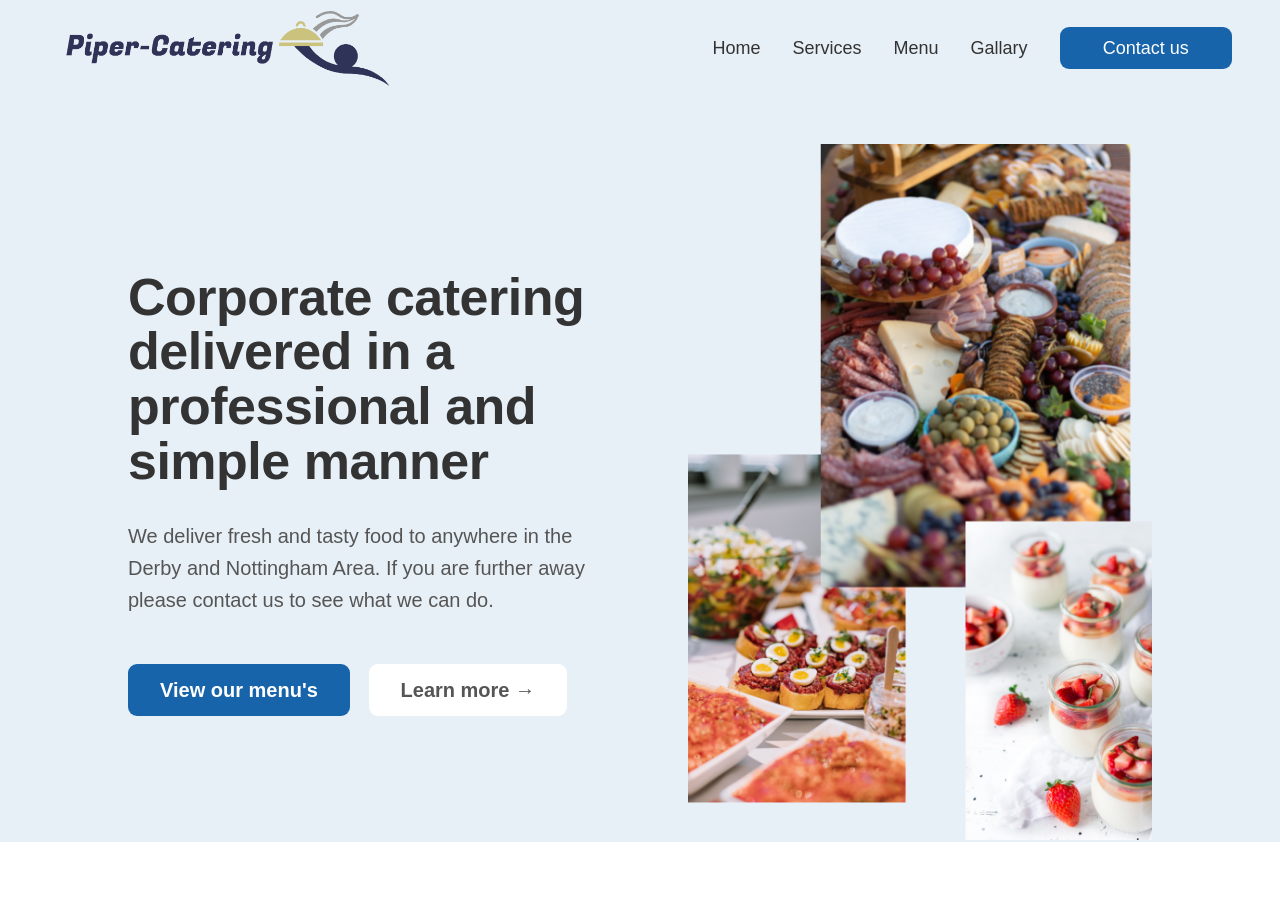
==== commit 8c316a63: "header bar and hero section" ====
--- a/index.html
+++ b/index.html
@@ -6,273 +6,51 @@
     <meta name="viewport" content="width=device-width, initial-scale=1.0" />
     <title>Piper-Catering</title>
     <link rel="icon" type="image/x-icon" href="/content/FaviconLogo.jpg" />
-    <link rel="stylesheet" href="main.css" />
+    <link rel="stylesheet" href="css/main.css" />
   </head>
   <body>
-    <header>
-      <div class="nav-sticky-wrapper">
-        <nav class="nav">
-          <img
-            class="nav-logo"
-            src="content/SVGLogo.svg"
-            alt="selection of sandwiches"
-          />
-          <!-- <p class="nav-header">Piper-Catering</p> -->
-          <ul class="nav-menu">
-            <li class="nav-item">
-              <a href="#hero" class="nav-link">Home</a>
-            </li>
-            <li class="nav-item">
-              <a href="#services" class="nav-link">Services</a>
-            </li>
-            <li class="nav-item">
-              <a href="#menu" class="nav-link">Menu</a>
-            </li>
-            <li class="nav-item">
-              <a href="#contactus" class="nav-link">Contact Us</a>
-            </li>
-          </ul>
-          <div class="hamburger">
-            <span class="bar"></span>
-            <span class="bar"></span>
-            <span class="bar"></span>
-          </div>
-        </nav>
-      </div>
+    <header class="header">
+      <img
+        class="logo"
+        alt="piper catering logo"
+        src="img/logo/400dpiLogo.png"
+      />
+      <nav class="main-nav">
+        <ul class="main-nav-list">
+          <li><a class="main-nav-link" href="#">Home</a></li>
+          <li><a class="main-nav-link" href="#">Services</a></li>
+          <li><a class="main-nav-link" href="#">Menu</a></li>
+          <li><a class="main-nav-link" href="#">Gallary</a></li>
+          <li><a class="main-nav-link nav-cta" href="#">Contact us</a></li>
+        </ul>
+      </nav>
     </header>
-    <section>
-      <div id="hero">
-        <div class="hero-container">
-          <h1 class="hero-header">
-            Corporate catering delivered in a professional and simple manner
-          </h1>
-          <div class="hero-button-wrapper">
-            <button href="#menu" class="hero-button">
-              <a class="hero-button-link" href="#menu">Explore Our Menus</a>
-            </button>
-          </div>
-        </div>
-      </div>
-    </section>
-
-    <section>
-      <div id="services" class="container">
-        <h2 class="services-header">Why choose us?</h2>
-        <div class="services-container">
-          <div class="services-info">
-            <svg
-              xmlns="http://www.w3.org/2000/svg"
-              class="services-icon"
-              viewBox="0 0 512 512"
-            >
-              <title>People</title>
-              <path
-                d="M402 168c-2.93 40.67-33.1 72-66 72s-63.12-31.32-66-72c-3-42.31 26.37-72 66-72s69 30.46 66 72z"
-                fill="none"
-                stroke-linecap="round"
-                stroke-linejoin="round"
-                stroke-width="32"
-              />
-              <path
-                d="M336 304c-65.17 0-127.84 32.37-143.54 95.41-2.08 8.34 3.15 16.59 11.72 16.59h263.65c8.57 0 13.77-8.25 11.72-16.59C463.85 335.36 401.18 304 336 304z"
-                fill="none"
-                stroke-miterlimit="10"
-                stroke-width="32"
-              />
-              <path
-                d="M200 185.94c-2.34 32.48-26.72 58.06-53 58.06s-50.7-25.57-53-58.06C91.61 152.15 115.34 128 147 128s55.39 24.77 53 57.94z"
-                fill="none"
-                stroke-linecap="round"
-                stroke-linejoin="round"
-                stroke-width="32"
-              />
-              <path
-                d="M206 306c-18.05-8.27-37.93-11.45-59-11.45-52 0-102.1 25.85-114.65 76.2-1.65 6.66 2.53 13.25 9.37 13.25H154"
-                fill="none"
-                stroke-linecap="round"
-                stroke-miterlimit="10"
-                stroke-width="32"
-              />
-            </svg>
-            <p class="services-title">
-              <strong>Outdoor Event Catering</strong>
-            </p>
-            <p class="services-text">
-              Have a big event on? Piper-Catering are here to provide a wide
-              variety of hot buffets or BBQs. Please contact for more
-              information.
-            </p>
-          </div>
-          <div class="services-info">
-            <svg
-              xmlns="http://www.w3.org/2000/svg"
-              class="services-icon"
-              viewBox="0 0 512 512"
-            >
-              <title>Diamond</title>
-              <path
-                d="M35.42 188.21l207.75 269.46a16.17 16.17 0 0025.66 0l207.75-269.46a16.52 16.52 0 00.95-18.75L407.06 55.71A16.22 16.22 0 00393.27 48H118.73a16.22 16.22 0 00-13.79 7.71L34.47 169.46a16.52 16.52 0 00.95 18.75zM48 176h416"
-                fill="none"
-                stroke-linecap="round"
-                stroke-linejoin="round"
-                stroke-width="32"
-              />
-              <path
-                fill="none"
-                stroke-linecap="round"
-                stroke-linejoin="round"
-                stroke-width="32"
-                d="M400 64l-48 112-96-128M112 64l48 112 96-128M256 448l-96-272M256 448l96-272"
-              />
-            </svg>
-            <p class="services-title"><strong>Delivery</strong></p>
-            <p class="services-text">
+    <main>
+      <section class="section-hero">
+        <div class="hero">
+          <div class="hero-text-box">
+            <h1 class="heading-primary">
+              Corporate catering delivered in a professional and simple manner
+            </h1>
+            <p class="hero-description">
               We deliver fresh and tasty food to anywhere in the Derby and
               Nottingham Area. If you are further away please contact us to see
               what we can do.
             </p>
+            <a href="#" class="btn btn--full margin-right-sm"
+              >View our menu's</a
+            >
+            <a href="#" class="btn btn--outline">Learn more &rarr;</a>
           </div>
-          <div class="services-info">
-            <svg
-              xmlns="http://www.w3.org/2000/svg"
-              class="services-icon"
-              viewBox="0 0 512 512"
-            >
-              <title>Bulb</title>
-              <path
-                d="M304 384v-24c0-29 31.54-56.43 52-76 28.84-27.57 44-64.61 44-108 0-80-63.73-144-144-144a143.6 143.6 0 00-144 144c0 41.84 15.81 81.39 44 108 20.35 19.21 52 46.7 52 76v24M224 480h64M208 432h96M256 384V256"
-                fill="none"
-                stroke-linecap="round"
-                stroke-linejoin="round"
-                stroke-width="32"
-              />
-              <path
-                d="M294 240s-21.51 16-38 16-38-16-38-16"
-                fill="none"
-                stroke-linecap="round"
-                stroke-linejoin="round"
-                stroke-width="32"
-              />
-            </svg>
-            <p class="services-title"><strong>Flexible</strong></p>
-            <p class="services-text">
-              Here at Piper-Catering we provided fixed menu to help with quick
-              and easy decision. If these are not to your liking we are happy to
-              create something custom to your requirements and price.
-            </p>
+          <div class="hero-img-box">
+            <img
+              src="img/hero.png"
+              class="hero-img"
+              alt="selection of buffets"
+            />
           </div>
         </div>
-      </div>
-    </section>
-    <section>
-      <div id="menu" class="container">
-        <h2 class="menu-header">Menus</h2>
-        <h3 class="menu-subheader">
-          Includes paper plates, napkins and wooden cutlery
-        </h3>
-        <div class="menu-container">
-          <figure class="menu-option">
-            <img src="content/Buffet1.jpg" alt="selection of sandwiches" />
-            <div class="menu-option-box">
-              <h3 class="menu-option-title">Corporate Buffet A</h3>
-              <p class="menu-option-details-text">
-                A selection of freshly cut sandwiches on wholemeal and white
-                bread:
-              </p>
-              <ul class="menu-option-details">
-                <li><span>Egg Mayonnasise</span></li>
-                <li><span>Honey Roast Ham</span></li>
-                <li><span>Tuna Mayonnaise</span></li>
-                <li><span>Cheese & Spring Onion</span></li>
-              </ul>
-              <p class="menu-option-details-text">Additional items</p>
-              <ul class="menu-option-details">
-                <li><span>Sausage Rolls</span></li>
-                <li><span>Cheese & Onion Rolls</span></li>
-                <li><span>Crisps</span></li>
-                <li><span>Fruit Platter</span></li>
-              </ul>
-              <p class="menu-option-details-price">£4.95(per head)</p>
-            </div>
-          </figure>
-          <figure class="menu-option">
-            <img src="content/Buffet2.jpg" alt="selection of cobs" />
-            <div class="menu-option-box">
-              <h3 class="menu-option-title">Corporate Buffet B</h3>
-              <p class="menu-option-details-text">
-                A selection of freshly cut sandwiches on wholemeal and white
-                bread:
-              </p>
-              <ul class="menu-option-details">
-                <li><span>Egg Mayonnasise</span></li>
-                <li><span>Honey Roast Ham & Mustard</span></li>
-                <li><span>Tuna Mayonnaise & Cucumber</span></li>
-                <li><span>Cheese & Spring Onion</span></li>
-                <li><span>Salmon & Cream Cheese</span></li>
-              </ul>
-              <p class="menu-option-details-text">Additional items</p>
-              <ul class="menu-option-details">
-                <li><span>Cocktail Pork Pies</span></li>
-                <li><span>Assorted Homemade Quiche</span></li>
-                <li><span>Sausage Rolls</span></li>
-                <li><span>Cheese & Onion Rolls</span></li>
-                <li><span>Assorted Crisps / Vegetable Crisps</span></li>
-                <li><span>Fruit Platter</span></li>
-              </ul>
-              <p class="menu-option-details-price">£8.95(per head)</p>
-            </div>
-          </figure>
-          <figure class="menu-option">
-            <img src="content/Buffet3.jpg" alt="selection of sausage rolls" />
-            <div class="menu-option-box">
-              <h3 class="menu-option-title">Corporate Buffet C</h3>
-              <p class="menu-option-details-text">
-                A selection of freshly cut sandwiches on wholemeal and white
-                bread:
-              </p>
-              <ul class="menu-option-details">
-                <li><span>Egg Mayonnasise</span></li>
-                <li><span>Honey Roast Ham & Mustard</span></li>
-                <li><span>Tuna Mayonnaise & Cucumber</span></li>
-                <li><span>Cheese & Spring Onion</span></li>
-                <li><span>Salmon & Cream Cheese</span></li>
-              </ul>
-              <p class="menu-option-details-text">Additional items</p>
-              <ul class="menu-option-details">
-                <li><span>Cocktail Pork Pies</span></li>
-                <li><span>Assorted Homemade Quiche</span></li>
-                <li><span>Sausage Rolls</span></li>
-                <li><span>Cheese & Onion Rolls</span></li>
-                <li><span>Assorted Crisps / Vegetable Crisps</span></li>
-                <li><span>Chinese Selection</span></li>
-                <li><span>Onion Baji & Vegetable Samos's / Chutney</span></li>
-                <li><span>Fruit Platter</span></li>
-              </ul>
-              <p class="menu-option-details-price">£10.95(per head)</p>
-            </div>
-          </figure>
-        </div>
-      </div>
-    </section>
-    <section>
-      <div id="contactus" class="container">
-        <div class="contact-container">
-          <h2 class="contact-header">Contact Us</h2>
-          <span class="contact-text"
-            >Please contact Mandy to get booking right away!</span
-          >
-          <span class="contact-text">Mobile: 07917320503</span>
-          <span class="contact-text">Email: piper-catering@outlook.com</span>
-        </div>
-      </div>
-    </section>
-    <footer>
-      <div class="container">
-        <span class="footer-copyright"
-          >© Piper-Catering 2022. Web Design by White Canary Development</span
-        >
-      </div>
-    </footer>
-    <script src="scripts/menu.js"></script>
+      </section>
+    </main>
   </body>
 </html>
--- a/css/main.css
+++ b/css/main.css
@@ -0,0 +1,205 @@
+/*
+
+---- 01 Typeography System
+
+- FONT SIZE SYSTEM (px)
+10 / 12 / 14 / 16 / 18 / 20 / 24 / 30 / 36 / 44 / 52 / 62 / 74 / 86 / 98
+
+- Font weights:
+Default: 400
+Medium: 500
+semibold: 600
+bold: 700
+
+- Line Heights:
+Default: 1
+sm: 1.05
+Paragraph default: 1.6
+
+---- 02 Colours
+
+- Primary #1864ab
+- Tint: #e8f0f7
+- Shades: #165a9a 
+- Accents:
+- Greys: 
+#333
+#555
+
+
+---- 05 Shadows
+
+
+---- 06 Border-Radius
+
+Default: 9px
+
+---- 07 Whitespace
+
+- SPACING SYSTEM (px)
+2 / 4 / 8 / 12 / 16 / 24 / 32 / 48 / 64 / 80 / 96 / 128
+*/
+
+* {
+  padding: 0;
+  margin: 0;
+  box-sizing: border-box;
+}
+
+html {
+  /* font-size: 10px; */
+  /*Default brower font size 16px, therefore to 
+      ensure user settings are respected set to percentage*/
+  font-size: 62.5%;
+}
+
+body {
+  font-family: "Rubik", sans-serif;
+  line-height: 1;
+  font-weight: 400;
+  color: #555;
+}
+
+/*********************************************/
+/* GENENRAL AND REUSABLE */
+/*********************************************/
+
+.heading-primary {
+  font-size: 5.2rem;
+  font-weight: 700;
+  line-height: 1.05;
+  color: #333;
+  letter-spacing: -0.5px;
+  margin-bottom: 3.2rem;
+}
+
+.btn:link,
+.btn:visited {
+  display: inline-block;
+
+  font-size: 2rem;
+  font-weight: 600;
+  padding: 1.6rem 3.2rem;
+  border-radius: 9px;
+  text-decoration: none;
+
+  /* Put transition on original "state" */
+  transition: all 0.3s;
+}
+
+.btn--full:link,
+.btn--full:visited {
+  background-color: #1864ab;
+  color: #fff;
+}
+
+.btn--full:hover,
+.btn--full:active {
+  background-color: #165a9a;
+  color: #fff;
+}
+
+.btn--outline:link,
+.btn--outline:visited {
+  background-color: #fff;
+  color: #555;
+}
+
+.btn--outline:hover,
+.btn--outline:active {
+  background-color: #e8f0f7;
+  color: #555;
+  /* border: 3px solid #fff; */
+  /* Trick to add boder inside */
+  box-shadow: 0 0 0 3px #fff;
+}
+
+/*********************************************/
+/* HEADER */
+/*********************************************/
+
+.header {
+  display: flex;
+  justify-content: space-between;
+  align-items: center;
+  background-color: #e8f0f7;
+
+  /* Because we want sticky header, makes it easier */
+  height: 9.6rem;
+  padding: 0 4.8rem;
+}
+
+.logo {
+  width: 35rem;
+}
+
+/*********************************************/
+/* Navigation  */
+/*********************************************/
+
+.main-nav-list {
+  list-style: none;
+  display: flex;
+  align-items: center;
+  gap: 3.2rem;
+}
+
+.main-nav-link:link,
+.main-nav-link:visited {
+  display: inline-block;
+  text-decoration: none;
+  color: #333;
+  font-weight: 500;
+  font-size: 1.8rem;
+  transition: all 0.3s;
+}
+
+.main-nav-link:hover,
+.main-nav-link:active {
+  color: #165a9a;
+}
+
+.main-nav-link.nav-cta:link,
+.main-nav-link.nav-cta:visited {
+  padding: 1.2rem 2.4em;
+  border-radius: 9px;
+  color: #fff;
+  background-color: #1864ab;
+}
+
+.main-nav-link.nav-cta:hover,
+.main-nav-link.nav-cta:active {
+  background-color: #165a9a;
+}
+/*********************************************/
+/* HERO */
+/*********************************************/
+
+.section-hero {
+  background-color: #e8f0f7;
+  padding: 4.8rem 9.6rem 0;
+}
+
+.hero {
+  max-width: 130rem;
+  margin: 0 auto;
+  padding: 0 3.2rem;
+  display: grid;
+  gap: 9.6rem;
+  grid-template-columns: 1fr 1fr;
+  align-items: center;
+}
+
+.hero-description {
+  font-size: 2rem;
+  line-height: 1.6;
+  margin-bottom: 4.8rem;
+}
+
+.hero-img {
+  width: 100%;
+}
+
+.margin-right-sm {
+  margin-right: 1.6rem !important;
+}
